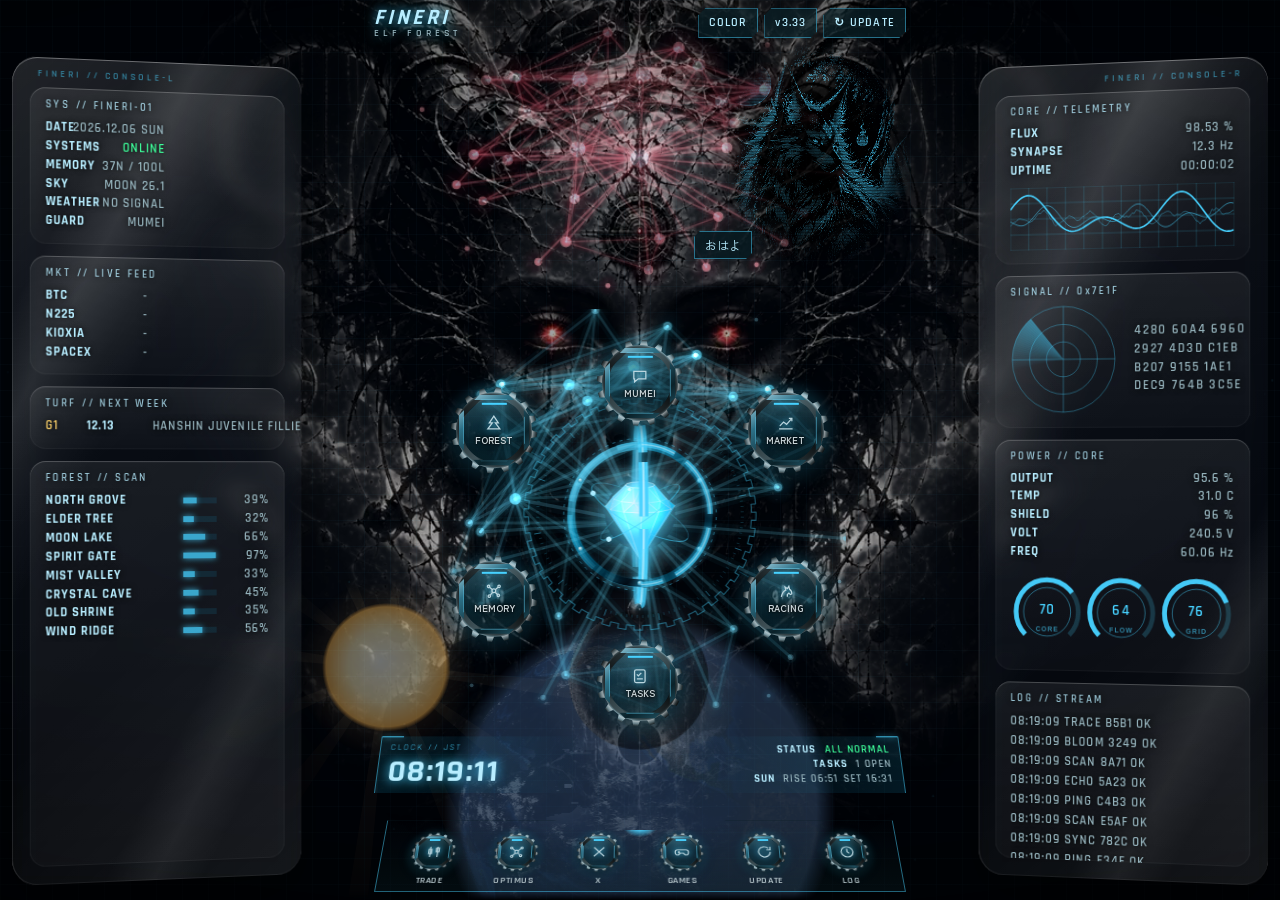
==== index.html @ 7a0de81b "v3.33: シナプスを太く、スマホ横で顔を見せる Co-Authored-By: Claude Opus 5.5 <noreply@anthropic.com> Claude-Session: ht" ====
<!doctype html>
<html lang="ja">
<head>
<meta charset="utf-8">
<meta name="viewport" content="width=device-width,initial-scale=1,viewport-fit=cover">
<title>FINERI</title>
<meta name="apple-mobile-web-app-capable" content="yes">
<meta name="mobile-web-app-capable" content="yes">
<meta name="apple-mobile-web-app-status-bar-style" content="black-translucent">
<meta name="apple-mobile-web-app-title" content="FINERI">
<meta name="theme-color" content="#01040a">
<link rel="manifest" href="manifest.webmanifest">
<link rel="apple-touch-icon" href="apple-touch-icon.png">
<link rel="icon" href="icon-192.png">
<link rel="preconnect" href="https://fonts.googleapis.com">
<link rel="stylesheet" href="https://fonts.googleapis.com/css2?family=Orbitron:wght@500;700&family=Rajdhani:wght@500;600;700&family=Zen+Kaku+Gothic+New:wght@400;500;700&display=swap">
<link rel="stylesheet" href="app.css?v=3.33">
</head>
<body>
<canvas id="brain" aria-hidden="true"></canvas>
<div class="backdrop" aria-hidden="true"><i class="face"></i><i class="face shut"></i></div>
<div class="sunlight" aria-hidden="true"></div>
<canvas id="wxfx" aria-hidden="true"></canvas>
<canvas id="field" aria-hidden="true"></canvas>
<div class="vignette" aria-hidden="true"></div>

<!-- PC only: two side columns; the data panels move here on big screens, plus extra decorative panels -->
<aside class="pc-side pc-l">
  <div class="pc-pair pc-only">
    <div class="dp dp-l dp-x pc-half" aria-hidden="true"><div class="dp-h">BIO // VITALS</div>
      <div class="row"><b>HEART</b><span id="xHr">-</span></div><div class="row"><b>SPO2</b><span id="xO2">-</span></div><canvas class="pc-viz v-ecg"></canvas></div>
    <div class="dp dp-l dp-x pc-half" aria-hidden="true"><div class="dp-h">GEO // LOCK</div>
      <div class="row"><b>LAT</b><span id="xLa">-</span></div><div class="row"><b>LON</b><span id="xLo">-</span></div>
      <div class="row"><b>ALT</b><span id="xAl">-</span></div><div class="row"><b>HDG</b><span id="xHd">-</span></div></div>
  </div>
  <div class="dp dp-l dp-x pc-only" aria-hidden="true"><div class="dp-h">NET // UPLINK</div>
    <div class="row"><b>LATENCY</b><span id="xLat">-</span></div><div class="row"><b>PACKETS</b><span id="xPkt">-</span></div>
    <div class="row"><b>NODES</b><span id="xNode">-</span></div><div class="row"><b>JITTER</b><span id="xJit">-</span></div><div class="row"><b>LOSS</b><span id="xLoss">-</span></div><div class="bars wide" id="xNetBars"></div></div>
  <div class="dp dp-l dp-x pc-only pc-grow" aria-hidden="true"><div class="dp-h">FOREST // SCAN</div><div id="xScan"></div></div>
</aside>
<aside class="pc-side pc-r">
  <div class="pc-pair pc-only">
    <div class="dp dp-r dp-x pc-half" aria-hidden="true"><div class="dp-h">MEM // HEAP</div><div class="xheat" id="xHeat"></div>
      <div class="row"><b>USED</b><span id="xMem">-</span></div></div>
    <div class="dp dp-r dp-x pc-half" aria-hidden="true"><div class="dp-h">THREAT // LEVEL</div><div class="xthreat" id="xThr">LOW</div>
      <div class="row"><b>SECTOR</b><span id="xSec">-</span></div><div class="row"><b>WARD</b><span id="xWard">-</span></div></div>
  </div>
  <div class="dp dp-r dp-x pc-only" aria-hidden="true"><div class="dp-h">POWER // CORE</div>
    <div class="row"><b>OUTPUT</b><span id="xPow">-</span></div><div class="row"><b>TEMP</b><span id="xTmp">-</span></div>
    <div class="row"><b>SHIELD</b><span id="xShd">-</span></div><div class="row"><b>VOLT</b><span id="xV">-</span></div><div class="row"><b>FREQ</b><span id="xF">-</span></div><div class="bars wide" id="xPowBars"></div></div>
  <div class="dp dp-r dp-x pc-only pc-grow" aria-hidden="true"><div class="dp-h">LOG // STREAM</div><div id="xLog" class="xlog"></div></div>
</aside>
<div class="app">
  <header class="head">
    <div class="logo">FINERI<small>ELF FOREST</small></div>
    <div class="sysbtns">
      <button class="chip" type="button" id="toneBtn" aria-expanded="false" aria-label="ベース色">COLOR</button>
      <button class="chip" type="button" data-open="updates" aria-label="更新履歴">v<span id="ver"></span></button>
      <button class="chip" type="button" id="refreshBtn" aria-label="更新">↻ UPDATE</button>
    </div>
    <div class="tone" role="group" aria-label="ベース色" hidden></div>
  </header>

  <section class="sky" aria-label="地球と空">
    <canvas id="sky" aria-hidden="true"></canvas>
    <div class="dp dp-l dp-sys dp-btn" aria-label="system">
      <div class="dp-h">SYS // FINERI-01</div>
      <div class="row"><b>DATE</b><span id="sDate">-</span></div>
      <div class="row"><b>SYSTEMS</b><span class="ok">ONLINE</span></div>
      <div class="row"><b>MEMORY</b><span id="stMem">-</span></div>
      <div class="row"><b>SKY</b><span id="stSky">-</span></div>
      <div class="row"><b>WEATHER</b><span id="sWx">-</span></div>
      <div class="row"><b>GUARD</b><span>MUMEI</span></div>
    </div>
    <button class="nu" id="nu" type="button" aria-label="ぬーちゃん">
      <span class="holo"><img src="holo-nu.jpg" alt=""></span>
      <span class="real"><img src="nu-honto.jpg" alt=""></span>
    </button>
    <div class="nu-say" id="nuSay"></div>
  </section>


  <div class="mid">
    <div class="earth" aria-hidden="true"><canvas id="earth"></canvas></div>
    <section class="stage" id="stage" aria-label="メニュー">
      <canvas id="core" aria-hidden="true"></canvas>
      <canvas id="links" aria-hidden="true"></canvas>
      <button class="gem-btn" id="gemBtn" type="button" aria-label="相場の報告を見る"></button>
      <div class="dp dp-l dp-mkt dp-btn" data-open="market" role="button" tabindex="0" aria-label="markets">
        <div class="dp-h">MKT // LIVE FEED</div>
        <div class="row" id="qBTC"><b>BTC</b><span class="p">-</span><span class="c"></span><svg class="sp" viewBox="0 0 40 10"><polyline/></svg></div>
        <div class="row" id="qN225"><b>N225</b><span class="p">-</span><span class="c"></span><svg class="sp" viewBox="0 0 40 10"><polyline/></svg></div>
        <div class="row" id="qKIOX"><b>KIOXIA</b><span class="p">-</span><span class="c"></span><svg class="sp" viewBox="0 0 40 10"><polyline/></svg></div>
        <div class="row" id="qSPX"><b>SPACEX</b><span class="p">-</span><span class="c"></span><svg class="sp" viewBox="0 0 40 10"><polyline/></svg></div>
      </div>
      <div class="dp dp-r dp-tel" aria-hidden="true">
        <div class="dp-h">CORE // TELEMETRY</div>
        <div class="row"><b>FLUX</b><span id="tFlux">-</span></div>
        <div class="row"><b>SYNAPSE</b><span id="tSyn">-</span></div>
        <div class="row"><b>UPTIME</b><span id="tUp">-</span></div>
        <div class="bars" id="tBars"></div>
      </div>
      <div class="dp dp-l dp-race dp-btn" data-open="keiba" role="button" tabindex="0" aria-label="races">
        <div class="dp-h">TURF // NEXT WEEK</div>
        <div id="raceList"><div class="row"><span>-</span></div></div>
      </div>
      <div class="dp dp-r dp-hex" aria-hidden="true">
        <div class="dp-h">SIGNAL // 0x7E1F</div>
        <div id="hexList"></div>
      </div>
    </section>
  </div>

  <section class="info dp-flat" aria-label="clock">
    <div class="clk"><div class="dp-h">CLOCK // JST</div><div class="t" id="time">--:--:--</div></div>
    <div class="stat">
      <div class="row"><b>STATUS</b><span class="ok">ALL NORMAL</span></div>
      <div class="row"><b>TASKS</b><span id="iTasks">-</span></div>
      <div class="row"><b>SUN</b><span id="date">-</span></div>
    </div>
    <span hidden><span id="iBtc"></span><span id="iNk"></span></span>
  </section>

  <nav class="dock" aria-label="ショートカット">
    <span class="hub" aria-hidden="true"></span>
    <button type="button" data-open="trade"><i><svg viewBox="0 0 24 24"><path d="M7 4v16M17 4v16"/><path d="M5 8h4v7H5zM15 6h4v6h-4z"/></svg></i>TRADE</button>
    <button type="button" data-href="obsidian://open"><i><svg viewBox="0 0 24 24"><circle cx="12" cy="12" r="2.5"/><circle cx="5" cy="6" r="1.6"/><circle cx="19" cy="6" r="1.6"/><circle cx="6" cy="19" r="1.6"/><circle cx="18" cy="18" r="1.6"/><path d="M6.3 7.2l4 3.3M17.7 7.2l-3.9 3.3M7.2 17.8l3.2-3.8M16.8 16.8l-3-2.9"/></svg></i>OPTIMUS</button>
    <button type="button" data-href="https://x.com/home"><i><svg viewBox="0 0 24 24"><path d="M5 5l14 14M19 5L5 19"/></svg></i>X</button>
    <button type="button" data-open="games"><i><svg viewBox="0 0 24 24"><path d="M6 9h12a3 3 0 0 1 3 3v2a3 3 0 0 1-5.2 2L14 14h-4l-1.8 2A3 3 0 0 1 3 14v-2a3 3 0 0 1 3-3z"/><path d="M8 11v3M6.5 12.5h3M16 12h.01M18 13.5h.01"/></svg></i>GAMES</button>
    <button type="button" id="refreshBtn2"><i><svg viewBox="0 0 24 24"><path d="M20 12a8 8 0 1 1-2.3-5.6M20 4v5h-5"/></svg></i>UPDATE</button>
    <button type="button" data-open="updates"><i><svg viewBox="0 0 24 24"><path d="M12 7v5l3 2"/><circle cx="12" cy="12" r="8"/></svg></i>LOG</button>
  </nav>
</div>

<div class="veil" id="veil"></div>
<section class="sheet" id="sheet" role="dialog" aria-modal="true" aria-labelledby="sheetTitle">
  <div class="sheet-head">
    <button class="chip" type="button" id="closeBtn" aria-label="閉じる">← 戻る</button>
    <h2 id="sheetTitle"><span class="en" id="sheetEn"></span><span id="sheetJa"></span></h2>
  </div>
  <canvas class="sheet-art" id="sheetArt" aria-hidden="true"></canvas>
  <div class="sheet-body">

    <div class="mod" data-mod="talk" hidden>
      <div class="launch">
        <img src="nu.jpg" alt="">
        <p style="margin:0;font-size:16px">……呼んだ？ ボタンを押したら行くから。</p>
        <a class="big" href="https://claude.ai/code/project/chan_01NB255fjZpWAUx6aa11SZ5B" target="_blank" rel="noopener">いつもの部屋で話す</a>
        <p class="hint">このプロジェクト（記憶庫づくりの続き）が開くよ。</p>
        <a class="big alt" href="https://claude.ai/new" target="_blank" rel="noopener">新しい会話で話す</a>
      </div>
    </div>

    <div class="mod" data-mod="trade" hidden>
      <div class="grid2">
        <a class="card" id="tvLink" href="https://jp.tradingview.com/chart/" target="_blank" rel="noopener"><span class="go">CHART ↗</span><h3>TradingView</h3><p>チャート（アプリがあればアプリで開く）</p></a>
        <a class="card" href="shortcuts://run-shortcut?name=PAYPAY"><span class="go">STOCK ↗</span><h3>PayPay証券</h3><p>株・投資信託</p></a>
        <a class="card" href="shortcuts://run-shortcut?name=BITGET"><span class="go">CRYPTO ↗</span><h3>Bitget</h3><p>暗号資産・先物</p></a>
        <a class="card" href="shortcuts://run-shortcut?name=BITFLYER"><span class="go">CRYPTO ↗</span><h3>bitFlyer</h3><p>暗号資産の売買</p></a>
        <a class="card" href="shortcuts://run-shortcut?name=JUROKU"><span class="go">BANK ↗</span><h3>十六銀行</h3><p>入出金・残高（ログインは公式で）</p></a>
      </div>
      <p class="hint" style="margin-top:12px">PayPay証券・Bitget・bitFlyer・十六銀行は iPhone の「ショートカット」で作った PAYPAY / BITGET / BITFLYER / JUROKU を呼んでアプリを開くよ。ブラウザで開くなら: <a href="https://www.paypay-sec.co.jp/" target="_blank" rel="noopener">PayPay証券</a>・<a href="https://www.bitget.com/ja/" target="_blank" rel="noopener">Bitget</a>・<a href="https://bitflyer.com/ja-jp/" target="_blank" rel="noopener">bitFlyer</a>・<a href="https://www.juroku.co.jp/" target="_blank" rel="noopener">十六銀行</a></p>
      <p class="hint">ログインはそれぞれの公式アプリでね。ここにはパスワードとか何も保存しないよ。</p>
    </div>

    <div class="mod" data-mod="market" hidden>
      <div class="mrow"><b>BTC</b><span class="v" id="mBtc">--</span><span id="mBtcC">--</span></div>
      <div class="mrow"><b>日経平均</b><span class="v" id="mNk">--</span><span id="mNkC">--</span></div>
      <p class="hint" id="mNote" style="margin-bottom:14px">変化は1時間前との比較。±5%を超えると中央の水晶が光るよ（上がる=緑、下がる=赤）。</p>
      <div class="grid2">
        <a class="card" href="https://finance.yahoo.co.jp/" target="_blank" rel="noopener"><span class="go">OPEN ↗</span><h3>日経平均・個別株</h3><p>Yahoo!ファイナンス</p></a>
        <a class="card" href="https://finance.yahoo.co.jp/quote/USDJPY=FX" target="_blank" rel="noopener"><span class="go">OPEN ↗</span><h3>ドル円</h3><p>為替レート</p></a>
        <a class="card" href="https://nikkei225jp.com/" target="_blank" rel="noopener"><span class="go">OPEN ↗</span><h3>世界の株価</h3><p>NYダウ・先物など一覧</p></a>
        <a class="card" href="https://www.nikkei.com/markets/" target="_blank" rel="noopener"><span class="go">OPEN ↗</span><h3>マーケットニュース</h3><p>日本経済新聞</p></a>
      </div>
      <h3 class="label section-t">無名に聞く</h3>
      <div class="asks">
        <a href="https://claude.ai/new?q=%E7%9B%B8%E5%A0%B4%E3%81%8C%E5%A4%A7%E3%81%8D%E3%81%8F%E4%B8%8B%E3%81%8C%E3%81%A3%E3%81%9F%E6%97%A5%E3%80%81%E3%81%BE%E3%81%9A%E4%BD%95%E3%82%92%E7%A2%BA%E8%AA%8D%E3%81%97%E3%81%9F%E3%82%89%E3%81%84%E3%81%84%EF%BC%9F" target="_blank" rel="noopener">急落した日に見ること</a>
        <a href="https://claude.ai/new?q=%E6%97%A5%E7%B5%8C%E5%B9%B3%E5%9D%87%E3%81%A8NY%E3%83%80%E3%82%A6%E3%81%AE%E9%96%A2%E4%BF%82%E3%82%92%E3%80%81%E3%81%8B%E3%82%93%E3%81%9F%E3%82%93%E3%81%AB%E6%95%99%E3%81%88%E3%81%A6" target="_blank" rel="noopener">日経とNYの関係</a>
        <a href="https://claude.ai/new?q=%E5%86%86%E5%AE%89%E3%81%A8%E5%86%86%E9%AB%98%E3%80%81%E6%A0%AA%E3%81%AB%E3%81%AF%E3%81%A9%E3%81%86%E5%BD%B1%E9%9F%BF%E3%81%99%E3%82%8B%E3%81%AE%EF%BC%9F" target="_blank" rel="noopener">円安・円高と株</a>
      </div>
      <h3 class="label section-t">相場メモ（この端末に保存）</h3>
      <textarea class="memo" id="memo-market" placeholder="気になった銘柄、今日の動きなど"></textarea>
    </div>

    <div class="mod" data-mod="keiba" hidden>
      <div class="grid2">
        <a class="card" href="https://www.jra.go.jp/" target="_blank" rel="noopener"><span class="go">OPEN ↗</span><h3>JRA 公式</h3><p>今週のレース・出馬表・結果</p></a>
        <a class="card" href="https://www.netkeiba.com/" target="_blank" rel="noopener"><span class="go">OPEN ↗</span><h3>netkeiba</h3><p>オッズ・ニュース・データ</p></a>
        <a class="card" href="https://www.ipat.jra.go.jp/" target="_blank" rel="noopener"><span class="go">OPEN ↗</span><h3>即PAT</h3><p>馬券の購入（ログインは公式で）</p></a>
        <a class="card" href="https://www.keiba.go.jp/" target="_blank" rel="noopener"><span class="go">OPEN ↗</span><h3>地方競馬</h3><p>NAR 公式</p></a>
      </div>
      <h3 class="label section-t">無名に聞く</h3>
      <div class="asks">
        <a href="https://claude.ai/new?q=%E7%AB%B6%E9%A6%AC%E3%81%AE%E4%BA%88%E6%83%B3%E3%81%A7%E3%80%81%E3%81%BE%E3%81%9A%E8%A6%8B%E3%82%8B%E3%81%B9%E3%81%8D%E3%83%9D%E3%82%A4%E3%83%B3%E3%83%88%E3%82%923%E3%81%A4%E6%95%99%E3%81%88%E3%81%A6" target="_blank" rel="noopener">予想の見どころ</a>
        <a href="https://claude.ai/new?q=%E5%8D%98%E5%8B%9D%E3%83%BB%E8%A4%87%E5%8B%9D%E3%83%BB%E9%A6%AC%E9%80%A3%E3%83%BB%E3%83%AF%E3%82%A4%E3%83%89%E3%83%BB%E4%B8%89%E9%80%A3%E8%A4%87%E3%81%AE%E9%81%95%E3%81%84%E3%82%92%E3%81%8B%E3%82%93%E3%81%9F%E3%82%93%E3%81%AB%E6%95%99%E3%81%88%E3%81%A6" target="_blank" rel="noopener">馬券の種類</a>
        <a href="https://claude.ai/new?q=%E9%A6%AC%E5%A0%B4%E7%8A%B6%E6%85%8B%EF%BC%88%E8%89%AF%E3%83%BB%E7%A8%8D%E9%87%8D%E3%83%BB%E9%87%8D%E3%83%BB%E4%B8%8D%E8%89%AF%EF%BC%89%E3%81%A7%E4%BD%95%E3%81%8C%E5%A4%89%E3%82%8F%E3%82%8B%E3%81%AE%EF%BC%9F" target="_blank" rel="noopener">馬場の読み方</a>
      </div>
      <h3 class="label section-t">予想メモ（この端末に保存）</h3>
      <textarea class="memo" id="memo-keiba" placeholder="気になる馬、買い目など"></textarea>
    </div>

    <div class="mod" data-mod="tasks" hidden>
      <ul class="tasks" id="tasks"></ul>
      <form class="addrow" id="addTask">
        <input id="newTask" type="text" placeholder="やることを追加">
        <button type="submit">追加</button>
      </form>
    </div>

    <div class="mod" data-mod="memory" hidden>
      <div class="grid2">
        
        <a class="card" href="obsidian://open"><span class="go">OPEN ↗</span><h3>オプティマスを開く</h3><p>Obsidian アプリ</p></a>
        <a class="card" href="https://github.com/yosizoueri-blip/fineri-vault" target="_blank" rel="noopener"><span class="go">OPEN ↗</span><h3>記憶庫の中身</h3><p>GitHub</p></a>
        <a class="card" href="https://github.com/yosizoueri-blip/fineri-vault/commits/main" target="_blank" rel="noopener"><span class="go">OPEN ↗</span><h3>更新の記録</h3><p>いつ何が保存されたか</p></a>
      </div>
    </div>

    <div class="mod" data-mod="updates" hidden>
      <div class="row" style="margin-bottom:14px">
        <button type="button" id="refreshBtn3">↻ 最新にする</button>
        <span class="hint">今のバージョン: v<span id="ver2"></span></span>
      </div>
      <h3 class="label section-t">水晶のテスト</h3>
      <div class="row" style="margin-bottom:16px">
        <button class="ghost" type="button" data-test="up">緑</button>
        <button class="ghost" type="button" data-test="down">赤</button>
        <button class="ghost" type="button" data-test="split">半分ずつ</button>
        <button class="ghost" type="button" data-test="report">黒（報告）</button>
        <button class="ghost" type="button" data-test="">戻す</button>
      </div>
      <ul class="log-list" id="changelog"></ul>
    </div>

    <div class="mod" data-mod="games" hidden>
      <p class="hint" style="margin-bottom:14px">ここはこれから育てる場所。配信やプレイ記録をまとめていくよ。</p>
      <div class="grid2">
        <div class="card"><span class="go">COMING SOON</span><h3>MINECRAFT</h3><p>建築・壁画・ワールド記録</p></div>
        <div class="card"><span class="go">COMING SOON</span><h3>NIOH SERIES</h3><p>仁王シリーズ</p></div>
        <div class="card"><span class="go">COMING SOON</span><h3>ELDEN RING</h3><p>エルデンリング</p></div>
        <div class="card"><span class="go">COMING SOON</span><h3>DEATH STRANDING</h3><p>デス・ストランディング</p></div>
      </div>
    </div>

    <div class="mod" data-mod="forest" hidden>
      <div class="crew">
        <div class="card"><img src="nu.jpg" alt="ぬーちゃん（チビ姿）"><h3>ぬーちゃん</h3><p>白い狐の霊獣。ふだんはチビ姿</p></div>
        <div class="card"><img src="nu-honto.jpg" alt="ぬーちゃん（本当の姿）"><h3>ぬーちゃん（本当の姿）</h3><p>九尾。水晶の白蛇と一緒</p></div>
        <div class="card"><h3>fineri</h3><p>この森の主</p></div>
        <div class="card"><h3>fin</h3><p>ハイエルフ</p></div>
        <div class="card"><h3>無名</h3><p>相棒。素直じゃない</p></div>
      </div>
    </div>

  </div>
</section>

<script src="app.js?v=3.33"></script>
</body>
</html>
---- app.css ----
/* FINERI v2 — ARC CORE. Dark holographic HUD over the Optimus synapse field.
   Order: sky (globe, sun, moon) → circle of gear buttons around the crystal core → info panel → dock. */
:root {
  --h: 195;
  --c: hsl(var(--h) 100% 64%);
  --c2: hsl(var(--h) 100% 86%);
  --dim: hsl(var(--h) 60% 28%);
  --edge: hsl(var(--h) 90% 62% / .5);
  --fg: #e8f7ff;
  --mut: hsl(var(--h) 22% 66%);
  --bg: #01040a;
  --up: #3dff9a;
  --down: #ff3b55;
  --font-hud: "Orbitron", "Rajdhani", system-ui, sans-serif;
  --font-tech: "Rajdhani", "Zen Kaku Gothic New", system-ui, sans-serif;
  --font-body: "Zen Kaku Gothic New", "Hiragino Sans", system-ui, sans-serif;
  color-scheme: dark;
}
* { box-sizing: border-box; }
html { background: var(--bg); padding-top: env(safe-area-inset-top, 0px); padding-bottom: env(safe-area-inset-bottom, 0px); }
html, body { min-height: 100%; }
body { margin: 0; color: var(--fg); font-family: var(--font-body); font-size: 15px; line-height: 1.5; overflow-x: hidden; background: var(--bg); }
[hidden] { display: none !important; }
img { max-width: 100%; }
button { font: inherit; }

#field { position: fixed; inset: 0; width: 100%; height: 100%; z-index: 0; pointer-events: none; }
.vignette { position: fixed; inset: 0; z-index: 0; pointer-events: none;
  background: radial-gradient(120% 70% at 50% 45%, transparent 40%, rgba(0,0,0,.75)),
    linear-gradient(hsl(var(--h) 80% 60% / .03) 1px, transparent 1px) 0 0 / 100% 26px,
    linear-gradient(90deg, hsl(var(--h) 80% 60% / .03) 1px, transparent 1px) 0 0 / 26px 100%; }

.app { position: relative; z-index: 1; max-width: 560px; margin: 0 auto; box-sizing: border-box;
  height: calc(100dvh - env(safe-area-inset-top, 0px) - env(safe-area-inset-bottom, 0px)); min-height: 560px;
  display: flex !important; flex-direction: column; padding-block: 8px 8px;
  padding-left: max(14px, env(safe-area-inset-left, 0px));
  padding-right: max(14px, env(safe-area-inset-right, 0px));
  display: grid; gap: 10px; }

/* header */
.head { flex: none; display: flex; align-items: center; justify-content: space-between; gap: 10px; position: relative; z-index: 3; }
.logo { font-family: var(--font-tech); font-weight: 700; font-style: italic; font-size: 22px; letter-spacing: .14em; line-height: .95; color: var(--c2); text-shadow: 0 0 12px var(--c); }
.logo small { display: block; font-style: normal; font-weight: 600; font-size: 10px; letter-spacing: .4em; color: var(--mut); }
.sysbtns { display: flex; gap: 6px; }
.chip { font-family: var(--font-tech); font-weight: 600; font-size: 12px; letter-spacing: .1em; color: var(--c2); background: hsl(var(--h) 60% 10% / .7);
  border: 1px solid var(--edge); padding: 4px 10px; min-height: 30px; cursor: pointer;
  clip-path: polygon(7px 0, 100% 0, 100% calc(100% - 7px), calc(100% - 7px) 100%, 0 100%, 0 7px); }
.chip:hover { background: hsl(var(--h) 80% 30% / .5); }

/* sky band (top quarter) */
.sky { position: relative; flex: none; height: clamp(150px, 21dvh, 220px); margin-inline: calc(-1 * max(14px, env(safe-area-inset-left, 0px))); }
#sky { position: absolute; inset: 0; width: 100%; height: 100%; -webkit-mask-image: linear-gradient(#000 70%, transparent); mask-image: linear-gradient(#000 70%, transparent); }
.status { position: absolute; left: max(14px, env(safe-area-inset-left, 0px)); top: 6px; display: grid; gap: 7px; font-family: var(--font-tech); z-index: 2; pointer-events: none; }
.status div { position: relative; padding-left: 12px; font-weight: 700; font-size: 12px; letter-spacing: .1em; line-height: 1.15; text-shadow: 0 0 6px #000; }
.status div::before { content: ""; position: absolute; left: 2px; top: 1px; bottom: 1px; width: 2px; background: var(--c); box-shadow: 0 0 6px var(--c); transform: skewX(-18deg); }
.status small { display: block; color: var(--mut); font-weight: 600; font-size: 11px; }

/* ぬーちゃん hologram */
.nu { position: absolute; right: max(8px, env(safe-area-inset-right, 0px)); top: -4px; width: 37%; max-width: 190px; aspect-ratio: 360 / 425; z-index: 2;
  border: 0; padding: 0; background: none; cursor: pointer; }
.nu .holo { position: absolute; inset: 0; background: var(--c); mix-blend-mode: screen; opacity: .85; transition: opacity .6s;
  -webkit-mask-image: radial-gradient(closest-side, #000 58%, transparent); mask-image: radial-gradient(closest-side, #000 58%, transparent); }
.nu .holo img { width: 100%; height: 100%; display: block; mix-blend-mode: multiply; filter: contrast(1.25); }
.nu .holo::after { content: ""; position: absolute; inset: 0; background: repeating-linear-gradient(0deg, rgba(0,0,0,.4) 0 1px, transparent 1px 3px); animation: flick 5s steps(1) infinite; }
@keyframes flick { 0%, 96% { opacity: 1 } 97% { opacity: .4 } 98% { opacity: 1 } }
.nu .real { position: absolute; inset: 8% 6%; border-radius: 50%; overflow: hidden; opacity: 0; transition: opacity .6s;
  box-shadow: 0 0 30px var(--c); }
.nu .real img { width: 100%; height: 100%; object-fit: cover; display: block; }
.nu.is-real .real { opacity: 1; }
.nu.is-real .holo { opacity: 0; }
.nu.glitch .holo { animation: glitch .9s steps(1); }
@keyframes glitch { 0% { opacity: .85 } 10% { opacity: .35; filter: hue-rotate(25deg) } 18% { opacity: .9; clip-path: inset(30% 0 40% 0); transform: translateX(3px) }
  26% { clip-path: none; transform: none; opacity: .5 } 34% { opacity: .95 } 60% { opacity: .7 } 100% { opacity: .85; filter: none } }
.nu-say { position: absolute; right: 30%; top: 70%; z-index: 3; font-size: 12px; padding: 4px 10px; background: hsl(var(--h) 60% 8% / .85); border: 1px solid var(--edge);
  color: var(--c2); white-space: nowrap; opacity: 0; transform: translateY(4px); transition: opacity .3s, transform .3s; pointer-events: none;
  clip-path: polygon(6px 0, 100% 0, 100% calc(100% - 6px), calc(100% - 6px) 100%, 0 100%, 0 6px); }
.nu-say.show { opacity: 1; transform: none; }

/* stage: circle of buttons around the crystal */
.mid { position: relative; flex: 1 1 auto; min-height: 0; container-type: size; display: grid; place-items: center; margin-top: -10px; }
.stage { position: relative; z-index: 1; width: min(100cqw, 100cqh); aspect-ratio: 1; }
#core, #links { position: absolute; inset: 0; width: 100%; height: 100%; pointer-events: none; }
#links { z-index: 1; }
.gbtn { position: absolute; z-index: 3; width: 21%; aspect-ratio: 1; transform: translate(-50%, -50%); border: 0; padding: 0; background: none; cursor: pointer; color: var(--fg);
  transition: left .9s cubic-bezier(.2,.8,.2,1), top .9s cubic-bezier(.2,.8,.2,1);
  filter: drop-shadow(0 6px 8px rgba(0,0,0,.7)) drop-shadow(0 0 8px hsl(var(--h) 100% 60% / .35)); }
:is(.gbtn, .mini) .gear { position: absolute; inset: 0; background:
    radial-gradient(circle closest-side, rgba(0,0,0,.45) 84%, transparent 87.5%, rgba(255,255,255,.45) 89.5%, rgba(255,255,255,.08) 95%, rgba(0,0,0,.55) 100%),
    conic-gradient(from 210deg, hsl(var(--h) 20% 55%), hsl(var(--h) 15% 18%), hsl(var(--h) 25% 60%), hsl(var(--h) 15% 14%), hsl(var(--h) 20% 55%));
  animation: turn 40s linear infinite; }
.gbtn:nth-child(even) .gear { animation-direction: reverse; }
@keyframes turn { to { transform: rotate(360deg) } }
:is(.gbtn, .mini) .rim { position: absolute; inset: 9%; clip-path: polygon(29.3% 0, 70.7% 0, 100% 29.3%, 100% 70.7%, 70.7% 100%, 29.3% 100%, 0 70.7%, 0 29.3%);
  background: linear-gradient(145deg, hsl(var(--h) 60% 80%), hsl(var(--h) 50% 35%) 30%, hsl(var(--h) 60% 10%) 70%, hsl(var(--h) 50% 30%)); }
:is(.gbtn, .mini) .face { position: absolute; inset: 14%; clip-path: polygon(29.3% 0, 70.7% 0, 100% 29.3%, 100% 70.7%, 70.7% 100%, 29.3% 100%, 0 70.7%, 0 29.3%);
  background: radial-gradient(120% 90% at 30% 20%, hsl(var(--h) 60% 40% / .14), hsl(var(--h) 70% 6% / .1) 70%); -webkit-backdrop-filter: blur(2px); backdrop-filter: blur(2px);
  display: grid; place-content: center; justify-items: center; gap: 1px;
  box-shadow: inset 0 0 0 1px hsl(var(--h) 100% 70% / .5); }
:is(.gbtn, .mini) .face::before { content: ""; position: absolute; inset: 0; background: linear-gradient(180deg, rgba(255,255,255,.1), transparent 45%); pointer-events: none; }
:is(.gbtn, .mini) .face::after { content: ""; position: absolute; left: 30%; right: 30%; top: 6%; height: 2px; background: var(--c); box-shadow: 0 0 8px var(--c); }
.gbtn svg { width: clamp(16px, 5.4vw, 26px); height: auto; stroke: var(--c2); fill: none; stroke-width: 1.7; filter: drop-shadow(0 0 4px var(--c)); }
.gbtn span { font-size: clamp(9px, 2.7vw, 12px); font-weight: 700; letter-spacing: .02em; text-shadow: 0 0 6px #000, 0 0 2px #000; }
.gbtn:hover .gear, .gbtn:focus-visible .gear { animation-duration: 6s; }
.gbtn:active { transform: translate(-50%, -50%) scale(.95); }
.gbtn:focus-visible { outline: 2px solid var(--c); outline-offset: 2px; }

/* clock: same language as the data panels */
.info { position: relative; z-index: 2; flex: none; display: flex; justify-content: space-between; align-items: flex-end; gap: 12px; padding: 6px 10px 6px;
  font-family: var(--font-tech); border-left: 1px solid var(--edge); border-right: 1px solid var(--edge);
  background: linear-gradient(90deg, hsl(var(--h) 80% 40% / .16), transparent 40%, transparent 60%, hsl(var(--h) 80% 40% / .16)); }
.info::before, .info::after { content: ""; position: absolute; top: 0; width: 22px; height: 1px; background: var(--c); box-shadow: 0 0 6px var(--c); }
.info::before { left: 0; } .info::after { right: 0; }
.info .dp-h { font-size: 9px; letter-spacing: .22em; color: var(--c); }
.info .t { font-weight: 700; font-size: clamp(26px, 8vw, 34px); line-height: 1; letter-spacing: .04em; font-variant-numeric: tabular-nums; color: var(--c2); text-shadow: 0 0 12px var(--c); }
.info .stat { font-size: 10.5px; letter-spacing: .1em; color: var(--mut); font-weight: 600; text-align: right; }
.info .row { display: flex; gap: 8px; justify-content: flex-end; white-space: nowrap; }
.info .row b { color: var(--c2); }
.info .ok { color: var(--up); }

/* dock */
.dock { position: relative; flex: none; display: grid; grid-template-columns: repeat(6, minmax(0, 1fr)); gap: 4px; padding: 14px 12px 4px; margin-top: 6px;
  border: 1px solid var(--edge); border-top-color: transparent; background: linear-gradient(0deg, hsl(var(--h) 60% 8% / .9), transparent);
  clip-path: polygon(0 0, 33% 0, 38% 12px, 62% 12px, 67% 0, 100% 0, 100% 100%, 0 100%); }
.dock .hub { position: absolute; left: 50%; top: -2px; width: 40px; height: 22px; transform: translateX(-50%); border-radius: 0 0 40px 40px;
  background: radial-gradient(circle at 50% 0, #fff, var(--c) 40%, transparent 72%); filter: blur(.5px); }
.dock button { display: grid; justify-items: center; gap: 3px; color: var(--mut); font-family: var(--font-tech); font-weight: 600; letter-spacing: .06em; font-size: 10px; background: none; border: 0; padding: 0; cursor: pointer; }
.dock i { width: 40px; height: 40px; display: grid; place-items: center; border: 1px solid var(--edge);
  background: linear-gradient(150deg, hsl(var(--h) 40% 40% / .14), hsl(var(--h) 60% 10% / .08)); box-shadow: inset 0 1px 0 hsl(var(--h) 100% 80% / .3);
  clip-path: polygon(29.3% 0, 70.7% 0, 100% 29.3%, 100% 70.7%, 70.7% 100%, 29.3% 100%, 0 70.7%, 0 29.3%); }
.dock svg { width: 20px; height: 20px; stroke: var(--c2); fill: none; stroke-width: 1.6; }
.dock button:hover i { background: linear-gradient(150deg, hsl(var(--h) 60% 28%), hsl(var(--h) 60% 8%)); }
.tone { position: absolute; right: 0; top: calc(100% + 6px); z-index: 20; display: grid; grid-template-columns: repeat(8, 24px); gap: 10px; padding: 12px;
  background: hsl(var(--h) 60% 5% / .94); border: 1px solid var(--edge); box-shadow: 0 8px 30px #000a; }
.tone button { width: 24px; height: 24px; border: 2px solid var(--bg); outline: 1px solid var(--dim); padding: 0; cursor: pointer;
  clip-path: polygon(29.3% 0, 70.7% 0, 100% 29.3%, 100% 70.7%, 70.7% 100%, 29.3% 100%, 0 70.7%, 0 29.3%); }
.tone button[aria-pressed="true"] { outline: 2px solid #fff; transform: scale(1.15); }

/* sheet */
.veil { position: fixed; inset: 0; z-index: 20; background: rgba(0,4,10,.6); opacity: 0; pointer-events: none; transition: opacity .3s; }
.veil.open { opacity: 1; pointer-events: auto; }
.sheet { position: fixed; z-index: 21; left: max(10px, env(safe-area-inset-left, 0px)); right: max(10px, env(safe-area-inset-right, 0px));
  top: calc(env(safe-area-inset-top, 0px) + 14px); bottom: calc(env(safe-area-inset-bottom, 0px) + 14px); max-width: 760px; margin: 0 auto;
  display: grid; grid-template-rows: auto minmax(0, 1fr);
  background: linear-gradient(170deg, hsl(var(--h) 50% 12% / .96), hsl(var(--h) 60% 4% / .97)); border: 1px solid var(--edge);
  clip-path: polygon(20px 0, calc(100% - 20px) 0, 100% 20px, 100% calc(100% - 20px), calc(100% - 20px) 100%, 20px 100%, 0 calc(100% - 20px), 0 20px);
  opacity: 0; transform: translateY(24px) scale(.98); pointer-events: none; transition: opacity .3s, transform .35s cubic-bezier(.2,.8,.2,1); }
.sheet.open { opacity: 1; transform: none; pointer-events: auto; }
.sheet-head { display: flex; align-items: center; gap: 12px; padding: 14px 18px; border-bottom: 1px solid hsl(var(--h) 80% 60% / .2); }
.sheet-head h2 { margin: 0; font-size: 20px; flex: 1; min-width: 0; }
.sheet-head .en { display: block; font-family: var(--font-tech); font-size: 11px; letter-spacing: .3em; color: var(--c); }
.sheet-body { overflow-y: auto; padding: 18px; min-width: 0; }
.sheet button:not(.chip), .sheet a.big { font-weight: 600; color: var(--bg); background: var(--c); border: 0; padding: 0 18px; min-height: 44px; cursor: pointer;
  clip-path: polygon(8px 0, 100% 0, 100% calc(100% - 8px), calc(100% - 8px) 100%, 0 100%, 0 8px); }
.sheet button.ghost, .sheet a.big.alt { background: hsl(var(--h) 50% 14%); color: var(--fg); box-shadow: inset 0 0 0 1px var(--edge); }
.sheet a.big { display: inline-flex; align-items: center; justify-content: center; text-decoration: none; font-size: 16px; min-height: 52px; padding: 0 26px; }
.row { display: flex; gap: 8px; flex-wrap: wrap; align-items: center; }
.grid2 { display: grid; grid-template-columns: repeat(2, minmax(0, 1fr)); gap: 12px; }
.card { padding: 14px 16px; background: hsl(var(--h) 50% 10% / .7); border: 1px solid hsl(var(--h) 80% 60% / .25); min-width: 0; color: var(--fg); text-decoration: none; display: block;
  clip-path: polygon(10px 0, 100% 0, 100% calc(100% - 10px), calc(100% - 10px) 100%, 0 100%, 0 10px); }
a.card:hover { border-color: var(--c); background: hsl(var(--h) 60% 16% / .8); }
.card h3 { margin: 0 0 4px; font-size: 15px; }
.card p { margin: 0; color: var(--mut); font-size: 13px; }
.card .go { font-family: var(--font-tech); font-size: 11px; letter-spacing: .2em; color: var(--c); }
.label { font-family: var(--font-tech); font-size: 12px; font-weight: 600; letter-spacing: .2em; color: var(--mut); }
.section-t { margin: 18px 0 8px; }
.asks { display: flex; flex-wrap: wrap; gap: 8px; }
.asks a { display: inline-flex; align-items: center; min-height: 38px; padding: 0 14px; font-size: 13px; color: var(--fg); text-decoration: none; background: hsl(var(--h) 50% 14%); box-shadow: inset 0 0 0 1px var(--edge); }
textarea, input[type=text] { font: inherit; color: var(--fg); background: rgba(0,6,14,.7); border: 1px solid var(--edge); padding: 10px 12px; min-width: 0; }
.memo { width: 100%; min-height: 110px; resize: vertical; }
.hint { font-size: 12px; color: var(--mut); margin: 0; }
.launch { display: grid; gap: 14px; justify-items: center; text-align: center; padding: 16px 4px; }
.launch img { width: 110px; height: 110px; border-radius: 50%; box-shadow: 0 0 30px var(--c); }
.tasks { list-style: none; margin: 0; padding: 0; display: grid; gap: 10px; }
.tasks li { display: grid; grid-template-columns: auto minmax(0, 1fr) auto; gap: 10px; align-items: center; padding: 10px 12px; background: hsl(var(--h) 50% 10% / .6); border: 1px solid hsl(var(--h) 80% 60% / .2); }
.tasks input { width: 20px; height: 20px; accent-color: var(--c); }
.tasks .done span { color: var(--mut); text-decoration: line-through; }
.tasks li button { min-height: 32px !important; padding: 0 10px !important; font-size: 12px; }
.addrow { display: grid; grid-template-columns: minmax(0, 1fr) auto; gap: 8px; margin-top: 12px; }
.crew { display: grid; grid-template-columns: repeat(2, minmax(0, 1fr)); gap: 12px; }
.crew img { width: 100%; aspect-ratio: 1; object-fit: cover; display: block; margin-bottom: 8px; }
.log-list { list-style: none; margin: 0; padding: 0; display: grid; gap: 12px; }
.log-list ul { margin: 0; padding-left: 1.2em; color: var(--mut); font-size: 14px; }
.mrow { display: grid; grid-template-columns: auto 1fr auto; gap: 10px; align-items: baseline; font-family: var(--font-tech); font-size: 16px; padding: 10px 14px; background: hsl(var(--h) 50% 10% / .6); border: 1px solid hsl(var(--h) 80% 60% / .2); margin-bottom: 8px; }
.mrow b { letter-spacing: .1em; }
.mrow .up { color: var(--up); } .mrow .down { color: var(--down); }

/* sheet v3.7: same HUD language as the main screen (glass, glowing edges, corner ticks, English labels) */
.veil { background: radial-gradient(ellipse at 50% 40%, rgba(0,6,14,.25), rgba(0,3,8,.6)); -webkit-backdrop-filter: blur(3px); backdrop-filter: blur(3px); }
.sheet { background:
    repeating-linear-gradient(0deg, hsl(var(--h) 80% 60% / .035) 0 1px, transparent 1px 4px),
    linear-gradient(hsl(var(--h) 80% 60% / .05) 1px, transparent 1px) 0 0 / 28px 28px,
    linear-gradient(90deg, hsl(var(--h) 80% 60% / .05) 1px, transparent 1px) 0 0 / 28px 28px,
    linear-gradient(170deg, hsl(var(--h) 60% 12% / .62), hsl(var(--h) 70% 4% / .78));
  -webkit-backdrop-filter: blur(14px) saturate(1.2); backdrop-filter: blur(14px) saturate(1.2);
  border: 0; box-shadow: inset 0 0 0 1px hsl(var(--h) 80% 60% / .28), inset 0 0 40px hsl(var(--h) 90% 50% / .12); }
.sheet::before { content: ""; position: absolute; inset: 6px; pointer-events: none; z-index: 1;
  --k: hsl(var(--h) 90% 65%);
  background:
    linear-gradient(var(--k), var(--k)) 14px 0 / 34px 2px, linear-gradient(var(--k), var(--k)) 0 14px / 2px 34px,
    linear-gradient(var(--k), var(--k)) calc(100% - 14px) 0 / 34px 2px, linear-gradient(var(--k), var(--k)) 100% 14px / 2px 34px,
    linear-gradient(var(--k), var(--k)) 14px 100% / 34px 2px, linear-gradient(var(--k), var(--k)) 0 calc(100% - 14px) / 2px 34px,
    linear-gradient(var(--k), var(--k)) calc(100% - 14px) 100% / 34px 2px, linear-gradient(var(--k), var(--k)) 100% calc(100% - 14px) / 2px 34px;
  background-repeat: no-repeat; filter: drop-shadow(0 0 4px var(--c)); opacity: .85; }
.sheet-head { position: relative; border-bottom: 0; padding: 16px 20px 14px; }
.sheet-head::after { content: ""; position: absolute; left: 20px; right: 20px; bottom: 0; height: 1px;
  background: linear-gradient(90deg, var(--c) 0 40px, hsl(var(--h) 80% 60% / .35) 40px, transparent); box-shadow: 0 0 6px hsl(var(--h) 90% 60% / .5); }
.sheet-head h2 { font-family: var(--font-tech); letter-spacing: .12em; text-shadow: 0 0 10px hsl(var(--h) 90% 60% / .5); }
.sheet-head .en { font-size: 10px; opacity: .9; }
.sheet-head .en::before { content: "// "; opacity: .6; }
.card, .mrow, .tasks li { background: linear-gradient(90deg, hsl(var(--h) 80% 40% / .16), hsl(var(--h) 60% 10% / .25) 70%, transparent);
  border: 0; border-left: 1px solid var(--edge); box-shadow: inset 0 1px 0 hsl(var(--h) 80% 60% / .14); position: relative;
  -webkit-backdrop-filter: blur(4px); backdrop-filter: blur(4px); transition: background .2s, box-shadow .2s; }
.card::before, .mrow::before, .tasks li::before { content: ""; position: absolute; left: 0; top: 0; width: 18px; height: 1px; background: var(--c); box-shadow: 0 0 6px var(--c); }
a.card:hover, a.card:focus-visible { background: linear-gradient(90deg, hsl(var(--h) 85% 45% / .3), hsl(var(--h) 60% 12% / .3) 70%, transparent); box-shadow: inset 0 1px 0 hsl(var(--h) 80% 60% / .3), 0 0 14px hsl(var(--h) 90% 55% / .25); }
.card h3 { font-family: var(--font-tech); letter-spacing: .08em; }
.sheet button:not(.chip), .sheet a.big { color: var(--fg); background: linear-gradient(180deg, hsl(var(--h) 85% 50% / .32), hsl(var(--h) 80% 30% / .22));
  box-shadow: inset 0 0 0 1px hsl(var(--h) 90% 65% / .7), inset 0 0 14px hsl(var(--h) 90% 55% / .35), 0 0 12px hsl(var(--h) 90% 55% / .25);
  font-family: var(--font-tech); letter-spacing: .14em; text-shadow: 0 0 8px hsl(var(--h) 90% 60% / .6); }
.sheet button.ghost, .sheet a.big.alt { background: hsl(var(--h) 60% 12% / .35); box-shadow: inset 0 0 0 1px var(--edge); text-shadow: none; }
.asks a, textarea, input[type=text] { background: hsl(var(--h) 60% 8% / .45); }
.label { color: var(--c); opacity: .85; }

@media (max-width: 420px) {
  .grid2 { grid-template-columns: minmax(0, 1fr); }
  .info .t { font-size: 30px; }
}
@media (prefers-reduced-motion: reduce) { *, *::before, *::after { animation: none !important; transition: none !important; } }

/* earth under the buttons */
.earth { position: absolute; z-index: 0; pointer-events: none; left: calc(50% - 50vw); right: calc(50% - 50vw);
  bottom: -30px; height: 42%; }
#earth { position: absolute; inset: 0; width: 100%; height: 100%; opacity: .42;
  -webkit-mask-image: linear-gradient(transparent, #000 5%, #000 97%, transparent); mask-image: linear-gradient(transparent, #000 5%, #000 97%, transparent); }

/* faint artwork under the glass: eerie + modern */
.backdrop { position: fixed; inset: 0; z-index: 0; pointer-events: none; overflow: hidden; }
.backdrop i { position: absolute; left: 50%; transform: translateX(-50%); background: center / cover no-repeat; opacity: .62; filter: saturate(.9) contrast(1.1); }
.backdrop .face { --fw: min(150vw, 110dvh, 1100px); width: var(--fw); aspect-ratio: 900 / 1072; top: calc(var(--fw) * -0.113); background-image: url(bg-face.webp);
  -webkit-mask-image: radial-gradient(ellipse 50% 52% at 50% 36%, #000 62%, transparent); mask-image: radial-gradient(ellipse 50% 52% at 50% 36%, #000 62%, transparent); }
.sunlight { position: fixed; inset: 0; z-index: 0; pointer-events: none; opacity: 0; transition: opacity 3s;
  background: radial-gradient(circle at var(--sx, 30%) var(--sy, 10%), rgba(255,214,160,.16), rgba(255,190,120,.06) 35%, transparent 70%),
    linear-gradient(to bottom right, rgba(255,210,160,.05), transparent 60%); mix-blend-mode: screen; }

/* floating data panels: tilted, half-framed, English only */
.dp { position: absolute; z-index: 2; pointer-events: none; font-family: var(--font-tech); font-weight: 600; font-size: 10px; line-height: 1.3;
  letter-spacing: .08em; color: var(--mut); padding: 5px 8px 6px; text-shadow: 0 0 6px #000; font-variant-numeric: tabular-nums; }
.dp-l { transform: perspective(420px) rotateY(24deg) skewY(-2deg); transform-origin: left center;
  border-left: 1px solid var(--edge); background: linear-gradient(90deg, hsl(var(--h) 80% 40% / .16), transparent 85%); }
.dp-r { transform: perspective(420px) rotateY(-24deg) skewY(2deg); transform-origin: right center; text-align: right;
  border-right: 1px solid var(--edge); background: linear-gradient(270deg, hsl(var(--h) 80% 40% / .16), transparent 85%); }
.dp::before { content: ""; position: absolute; top: 0; width: 18px; height: 1px; background: var(--c); box-shadow: 0 0 6px var(--c); }
.dp-l::before { left: 0; } .dp-r::before { right: 0; }
.dp::after { content: ""; position: absolute; bottom: -3px; width: 5px; height: 5px; border: 1px solid var(--edge); }
.dp-l::after { left: -3px; } .dp-r::after { right: -3px; }
.dp-h { font-size: 8.5px; letter-spacing: .22em; color: var(--c); margin-bottom: 2px; opacity: .9; }
.dp .row { display: flex; gap: 6px; align-items: center; white-space: nowrap; }
.dp-r .row { justify-content: flex-end; }
.dp .row b { color: var(--c2); font-weight: 700; min-width: 44px; }
.dp .ok { color: var(--up); }
.dp .up { color: var(--up); } .dp .down { color: var(--down); }
.dp .sp { width: 34px; height: 9px; flex: none; }
.dp .sp polyline { fill: none; stroke: var(--c); stroke-width: 1; vector-effect: non-scaling-stroke; }
.dp .g1 { color: #ffd36a; } .dp .g2 { color: var(--c2); } .dp .g3 { color: var(--mut); }
.dp .bars { display: flex; gap: 2px; justify-content: flex-end; height: 14px; align-items: flex-end; margin-top: 3px; }
.dp .bars i { width: 3px; background: var(--c); opacity: .7; transition: height .4s; }
.dp-sys { left: max(14px, env(safe-area-inset-left, 0px)); top: 6px; font-size: 11px; }
.dp-sys .row b { min-width: 62px; }
.dp-mkt { left: 0; top: -9%; }
.dp-tel { right: 0; top: 2%; }
.dp-race { left: 0; bottom: -2%; max-width: 46%; }
.dp-race .row { gap: 5px; }
.dp-race .n { overflow: hidden; text-overflow: ellipsis; }
.dp-hex { right: 0; bottom: -5%; }
@media (min-width: 520px) { .dp { font-size: 11px; } .dp-h { font-size: 9.5px; } .dp .sp { width: 44px; height: 11px; } }
@media (min-width: 1000px) {
  .dp-mkt { left: -34%; top: 18%; } .dp-race { left: -36%; bottom: 8%; max-width: none; }
  .dp-tel { right: -30%; top: 18%; } .dp-hex { right: -28%; bottom: 10%; }
  .dp { font-size: 13px; } .dp-h { font-size: 11px; } .dp .sp { width: 60px; height: 14px; } .dp .row b { min-width: 64px; }
}

/* the brain sits under the face's skin */
#brain { position: fixed; inset: 0; width: 100%; height: 100%; z-index: 0; pointer-events: none; opacity: .8; filter: blur(.6px) saturate(.9); }
/* bottom panels lean back toward the core */
.info { transform: perspective(700px) rotateX(20deg); transform-origin: 50% 100%; }
.dock { transform: perspective(700px) rotateX(26deg); transform-origin: 50% 100%; }
.dp-race { transform: perspective(420px) rotateY(24deg) rotateX(14deg) skewY(-2deg); }
.dp-hex { transform: perspective(420px) rotateY(-24deg) rotateX(14deg) skewY(2deg); }


/* zoom transition: dim everything else while a button flies in */
body.zooming .app > :not(.mid), body.zooming .dp, body.zooming #core, body.zooming #links { transition: opacity .4s; opacity: .15; }

#wxfx { position: fixed; inset: 0; width: 100%; height: 100%; z-index: 0; pointer-events: none; }

/* v3.8 */
.gbtn.flying .face { background: radial-gradient(120% 90% at 30% 20%, hsl(var(--h) 60% 35% / .32), hsl(var(--h) 70% 8% / .38) 70%); -webkit-backdrop-filter: blur(6px) saturate(1.1); backdrop-filter: blur(6px) saturate(1.1); }
.gbtn span { color: hsl(var(--h) 18% 82%); }
.gbtn svg { stroke: hsl(var(--h) 35% 80%); }
#glitch { position: fixed; inset: 0; width: 100%; height: 100%; z-index: 60; pointer-events: none; image-rendering: pixelated; mix-blend-mode: screen; opacity: 0; }
body.glitching #glitch { opacity: 1; }
body.glitching .app, body.glitching .sheet.open { transform: translateX(var(--gx, 0)); filter: drop-shadow(3px 0 0 rgba(255,40,80,.5)) drop-shadow(-3px 0 0 hsl(var(--h) 100% 60% / .6)); }
.sheet-art { position: absolute; inset: 0; width: 100%; height: 100%; pointer-events: none; z-index: 0; opacity: .42; mix-blend-mode: screen;
  -webkit-mask-image: linear-gradient(transparent, #000 10%, #000 80%, transparent); mask-image: linear-gradient(transparent, #000 10%, #000 80%, transparent); }
.sheet-head, .sheet-body { position: relative; z-index: 1; }

/* v3.9 */
.sheet.crt-off { transition: none; animation: crt .34s cubic-bezier(.6,0,.9,.4) forwards; }
@keyframes crt { 0% { transform: none; filter: brightness(1); opacity: 1 }
  55% { transform: scale(1, .006); filter: brightness(4) saturate(0); opacity: 1 }
  100% { transform: scale(0, .006); filter: brightness(6); opacity: 0 } }
.gbtn.slam { animation: slam .26s ease-out; }
@keyframes slam { 0% { transform: translate(-50%, -50%) scale(.86) } 45% { transform: translate(-50%, -50%) scale(1.06) } 100% { transform: translate(-50%, -50%) scale(1) } }
/* v3.11: the rim is a frame only, so the face shows what's behind it like glass */
:is(.gbtn, .mini) .rim { padding: 6.2%; -webkit-mask: linear-gradient(#000 0 0) content-box, linear-gradient(#000 0 0); -webkit-mask-composite: xor; mask: linear-gradient(#000 0 0) content-box exclude, linear-gradient(#000 0 0); }
:is(.gbtn, .mini) .gear { -webkit-mask: radial-gradient(circle closest-side, transparent 72%, #000 74%); mask: radial-gradient(circle closest-side, transparent 72%, #000 74%); }

/* v3.12 */
.dock { background: linear-gradient(0deg, hsl(var(--h) 60% 8% / .35), transparent); }
.dock i.mini { position: relative; width: 46px; height: 46px; display: block; border: 0; background: none; box-shadow: none; clip-path: none;
  filter: drop-shadow(0 3px 4px rgba(0,0,0,.7)) drop-shadow(0 0 5px hsl(var(--h) 100% 60% / .3)); }
.dock i.mini .face { display: grid; place-items: center; }
.dock i.mini svg { width: 18px; height: 18px; stroke: hsl(var(--h) 35% 80%); filter: drop-shadow(0 0 3px var(--c)); }
.dock i.mini .face::after { left: 34%; right: 34%; height: 1.5px; }
.dock button:hover i.mini { background: none; } .dock button:hover i.mini .gear { animation-duration: 6s; }
.dock button { color: hsl(var(--h) 18% 78%); }
/* panels with real content look like buttons */
.dp.dp-btn { border: 1px solid hsl(var(--h) 90% 65% / .5); pointer-events: auto; cursor: pointer;
  background: linear-gradient(150deg, hsl(var(--h) 70% 40% / .22), hsl(var(--h) 70% 8% / .3)); -webkit-backdrop-filter: blur(3px); backdrop-filter: blur(3px);
  box-shadow: inset 0 1px 0 hsl(var(--h) 100% 80% / .35), inset 0 0 12px hsl(var(--h) 90% 55% / .18), 0 0 10px hsl(var(--h) 90% 55% / .2); }
.dp.dp-btn::before { width: 30%; left: 35%; right: auto; }
.dp.dp-btn[data-open]:hover, .dp.dp-btn[data-open]:focus-visible { box-shadow: inset 0 1px 0 hsl(var(--h) 100% 80% / .5), inset 0 0 16px hsl(var(--h) 90% 55% / .3), 0 0 16px hsl(var(--h) 90% 55% / .4); }
.dp-race.dp-btn { max-width: 56%; } .dp-race .row { flex-wrap: nowrap; }

/* v3.21: Anglo closes her eyes during break times */
.backdrop .face.shut { background-image: url(bg-face-closed.webp); opacity: 0; transition: opacity 1.6s ease; }
body.eyes-shut .backdrop .face.shut { opacity: .62; }
.backdrop .face:not(.shut) { transition: opacity 1.6s ease; }
body.eyes-shut .backdrop .face:not(.shut) { opacity: 0; }

/* v3.22: phone held sideways — core in the middle, data on the left, clock and dock on the right */
/* crystal tap target: only active while a weekly report is unseen */
.gem-btn { position: absolute; left: 50%; top: 50%; width: 22%; aspect-ratio: 1; transform: translate(-50%, -50%); z-index: 3; border: 0; border-radius: 50%; background: none; pointer-events: none; -webkit-tap-highlight-color: transparent; }
.gem-btn.on { pointer-events: auto; cursor: pointer; }

/* big PC windows: skip the always-on glass blur and the brain blur (they re-blur every frame over the animated background) */
@media (min-width: 1000px) {
  :is(.gbtn, .mini) .face, .dp.dp-btn { -webkit-backdrop-filter: none; backdrop-filter: none; }
  :is(.gbtn, .mini) .face { background: radial-gradient(120% 90% at 30% 20%, hsl(var(--h) 60% 40% / .2), hsl(var(--h) 70% 6% / .28) 70%); }
  .dp.dp-btn { background: linear-gradient(150deg, hsl(var(--h) 70% 40% / .26), hsl(var(--h) 70% 8% / .45)); }
  #brain { filter: saturate(.9); }
}

/* ---------- PC: data panels move into two side columns that hug the centre ---------- */
.pc-side, .pc-only { display: none; }
@media (min-width: 1100px) and (min-height: 601px), (orientation: landscape) and (max-height: 600px) and (min-width: 640px) {
  .pc-side { display: flex; flex-direction: column; gap: 16px; position: fixed; z-index: 2; top: 64px; bottom: 24px; pointer-events: none;
    width: min(520px, calc(50vw - 320px)); overflow: hidden; }
  .pc-l { right: calc(50% + 300px); align-items: stretch; }
  .pc-r { left: calc(50% + 300px); align-items: stretch; }
  .pc-only { display: block; }
  .pc-side .dp { position: relative; inset: auto; max-width: none; width: auto; font-size: 15px; padding: 12px 16px 14px; flex: none; }
  .pc-side .dp-l { transform: perspective(900px) rotateY(10deg); transform-origin: left center; }
  .pc-side .dp-r { transform: perspective(900px) rotateY(-10deg); transform-origin: right center; }
  .pc-side .dp-h { font-size: 12px; margin-bottom: 6px; }
  .pc-side .dp .row { gap: 12px; line-height: 1.55; flex-wrap: nowrap; }
  .pc-side .dp .row b { min-width: 104px; }
  .pc-side .dp .sp { width: 90px; height: 18px; }
  .pc-side .dp-race .n { overflow: visible; }
  .pc-side .pc-grow { flex: 1 1 0; min-height: 0; overflow: hidden; }
  .pc-side .bars { height: 26px; gap: 3px; margin-top: 8px; }
  .pc-side .bars i { width: 6px; }
  .pc-side .dp-l .bars { justify-content: flex-start; }
  .xscan .row { display: flex; }
  .xscan i, .xmeter { display: inline-block; height: 6px; background: var(--c); box-shadow: 0 0 6px var(--c); opacity: .75; transition: width .8s; }
  .xmeter-bg { flex: 1; display: block; height: 6px; background: hsl(var(--h) 80% 40% / .15); } .xmeter-bg .xmeter { display: block; height: 100%; }
  .xlog { font-size: 12px; line-height: 1.6; color: var(--mut); white-space: nowrap; overflow: hidden; }
  .xlog div:last-child { color: var(--c2); }
}
@media (min-width: 1100px) and (min-height: 601px) and (max-height: 900px) {
  .pc-side { gap: 10px; top: 56px; bottom: 14px; }
  .pc-side .dp { font-size: 13px; padding: 8px 14px 10px; }
  .pc-side .dp .row { line-height: 1.45; }
  .pc-side .dp .row b { min-width: 88px; }
  .pc-l .pc-only:not(.pc-grow) { display: none; }
}
/* PC: drop the core and earth lower and lift the face a little so アングロ's eyes stay clear */
@media (min-width: 1100px) and (min-height: 601px), (orientation: landscape) and (max-height: 600px) and (min-width: 640px) {
  .sky { height: clamp(150px, 31dvh, 340px); }
  .backdrop .face { top: calc(var(--fw) * -0.135); }
}
@media (min-width: 1100px) and (min-height: 601px) and (max-height: 900px) { .sky { height: 25dvh; } }
@media (min-width: 1100px) and (min-height: 601px), (orientation: landscape) and (max-height: 600px) and (min-width: 640px) { .gbtn[data-open="talk"] { margin-top: 9%; } }
/* PC: each side is one big console, with the data panels set into it like inset screens */
@media (min-width: 1100px) and (min-height: 601px), (orientation: landscape) and (max-height: 600px) and (min-width: 640px) {
  .pc-side { padding: 18px 16px; box-sizing: border-box;
    border: 1px solid hsl(var(--h) 90% 60% / .35); border-radius: 4px;
    background: linear-gradient(160deg, hsl(var(--h) 60% 22% / .5), hsl(var(--h) 60% 6% / .72) 45%, hsl(var(--h) 60% 10% / .6));
    box-shadow: inset 0 0 0 1px hsl(var(--h) 90% 70% / .06), inset 0 0 40px hsl(var(--h) 90% 50% / .12), 0 0 24px hsl(var(--h) 90% 50% / .12);
    clip-path: polygon(0 18px, 18px 0, 100% 0, 100% calc(100% - 18px), calc(100% - 18px) 100%, 0 100%); }
  .pc-l { transform: perspective(1400px) rotateY(8deg); transform-origin: left center; }
  .pc-r { transform: perspective(1400px) rotateY(-8deg); transform-origin: right center;
    clip-path: polygon(0 0, calc(100% - 18px) 0, 100% 18px, 100% 100%, 18px 100%, 0 calc(100% - 18px)); }
  .pc-side .dp, .pc-side .dp-l, .pc-side .dp-r { transform: none; border: 0; border-radius: 3px;
    background: linear-gradient(180deg, rgba(0,6,14,.78), rgba(0,10,22,.62));
    box-shadow: inset 0 2px 10px rgba(0,0,0,.9), inset 0 0 0 1px hsl(var(--h) 90% 60% / .28), 0 1px 0 hsl(var(--h) 90% 70% / .12); }
  .pc-side .dp.dp-btn { border: 0; }
  .pc-side .dp.dp-btn:hover { box-shadow: inset 0 2px 10px rgba(0,0,0,.9), inset 0 0 0 1px hsl(var(--h) 90% 65% / .7), 0 0 12px hsl(var(--h) 90% 60% / .3); }
  .pc-side .dp::after { display: none; }
}
/* PC console v2: HUD-style frames, tabs and live visuals instead of plain boxes */
@media (min-width: 1100px) and (min-height: 601px), (orientation: landscape) and (max-height: 600px) and (min-width: 640px) {
  .pc-side { gap: 12px; padding: 26px 18px 18px;
    background:
      repeating-linear-gradient(0deg, hsl(var(--h) 90% 60% / .035) 0 1px, transparent 1px 4px),
      linear-gradient(160deg, hsl(var(--h) 60% 20% / .45), hsl(var(--h) 60% 5% / .75) 45%, hsl(var(--h) 60% 9% / .6)); }
  .pc-side::before { content: "FINERI // CONSOLE-L"; position: absolute; top: 7px; left: 26px; font: 600 10px var(--font-tech); letter-spacing: .3em; color: var(--c); opacity: .75; }
  .pc-r::before { content: "FINERI // CONSOLE-R"; left: auto; right: 26px; }
  .pc-side::after { content: ""; position: absolute; top: 12px; left: 220px; right: 26px; height: 1px; background: linear-gradient(90deg, var(--c), transparent); opacity: .5; }
  .pc-r::after { left: 26px; right: 220px; background: linear-gradient(270deg, var(--c), transparent); }
  .pc-side .dp, .pc-side .dp-l, .pc-side .dp-r { text-align: left; padding: 30px 14px 12px; border-radius: 0; box-shadow: none;
    --k: hsl(var(--h) 90% 65% / .75);
    background:
      linear-gradient(var(--k), var(--k)) top left / 14px 1px, linear-gradient(var(--k), var(--k)) top left / 1px 14px,
      linear-gradient(var(--k), var(--k)) top right / 14px 1px, linear-gradient(var(--k), var(--k)) top right / 1px 14px,
      linear-gradient(var(--k), var(--k)) bottom left / 14px 1px, linear-gradient(var(--k), var(--k)) bottom left / 1px 14px,
      linear-gradient(var(--k), var(--k)) bottom right / 14px 1px, linear-gradient(var(--k), var(--k)) bottom right / 1px 14px,
      linear-gradient(180deg, hsl(var(--h) 80% 30% / .16), rgba(0,8,18,.55));
    background-repeat: no-repeat; outline: 1px solid hsl(var(--h) 90% 60% / .12); outline-offset: -1px; }
  .pc-side .dp.dp-btn:hover { outline-color: hsl(var(--h) 90% 65% / .6); box-shadow: 0 0 14px hsl(var(--h) 90% 60% / .25); }
  .pc-side .dp::before { left: 0; right: 0; top: 0; width: auto; height: 22px; background: linear-gradient(90deg, hsl(var(--h) 90% 50% / .22), transparent 70%); box-shadow: none; border-bottom: 1px solid hsl(var(--h) 90% 60% / .25); }
  .pc-side .dp-h { position: absolute; top: 4px; left: 14px; margin: 0; font-size: 11px; color: var(--c2, var(--c)); }
  .pc-side .dp .row, .pc-side .dp-r .row { justify-content: space-between; }
  .pc-side .dp .row b { min-width: 0; }
  .pc-side .dp-mkt .row { display: grid; grid-template-columns: 90px 1fr auto 1.2fr; gap: 10px; }
  .pc-side .dp-mkt .sp { width: 100%; height: 18px; }
  .pc-side .dp-race .row { display: grid; grid-template-columns: 30px 56px 1fr; }
  .pc-side .dp-tel .bars, .pc-side #xPowBars { display: none; }
  .pc-viz { display: block; width: 100%; }
  .v-wave { height: 64px; margin-top: 8px; }
  .v-wave2 { height: 40px; margin-top: 6px; }
  .v-gauge { height: 92px; margin-top: 6px; }
  .v-orbit { position: absolute; right: 14px; top: 34px; width: 96px !important; height: 96px; }
  .pc-side .dp-sys .row { max-width: calc(100% - 110px); }
  .pc-side .dp-hex { display: grid; grid-template-columns: 112px 1fr; column-gap: 18px; align-items: center; }
  .v-radar { width: 112px; height: 112px; }
  .pc-side .dp-hex #hexList .row { justify-content: space-between; letter-spacing: .14em; }
  .pc-side .xlog { font-size: 12.5px; }
}
@media (min-width: 1100px) and (min-height: 601px), (orientation: landscape) and (max-height: 600px) and (min-width: 640px) {
  .pc-side .xscan .row { display: grid; grid-template-columns: 130px 1fr 44px; gap: 12px; }
  .pc-side .xscan .xpct { text-align: right; }
}
/* PC console v3: frameless glass (iPhone-like) with a soft reflection */
@media (min-width: 1100px) and (min-height: 601px), (orientation: landscape) and (max-height: 600px) and (min-width: 640px) {
  .pc-side, .pc-r { border: 0; border-radius: 26px; clip-path: none; padding: 30px 18px 18px;
    background: linear-gradient(140deg, rgba(255,255,255,.13), rgba(255,255,255,.04) 35%, rgba(255,255,255,.02) 65%, rgba(255,255,255,.08));
    -webkit-backdrop-filter: blur(16px) saturate(1.5) brightness(.75); backdrop-filter: blur(16px) saturate(1.5) brightness(.75);
    box-shadow: inset 0 1px 0 rgba(255,255,255,.35), inset 1px 0 0 rgba(255,255,255,.1), inset 0 -1px 0 rgba(255,255,255,.06), 0 24px 60px rgba(0,0,0,.55); }
  .pc-side::before { top: 10px; opacity: .55; }
  .pc-side::after, .pc-r::after { left: 0; right: 0; top: 0; bottom: 0; height: auto; opacity: 1; border-radius: inherit; pointer-events: none;
    background: linear-gradient(118deg, transparent 18%, rgba(255,255,255,.11) 26%, rgba(255,255,255,.03) 34%, transparent 40%, transparent 72%, rgba(255,255,255,.06) 79%, transparent 86%); }
  .pc-side .dp, .pc-side .dp-l, .pc-side .dp-r { outline: 0; border-radius: 16px; padding: 30px 16px 14px;
    background: linear-gradient(180deg, rgba(255,255,255,.07), rgba(255,255,255,.025));
    box-shadow: inset 0 1px 0 rgba(255,255,255,.18), inset 0 0 0 1px rgba(255,255,255,.04); }
  .pc-side .dp.dp-btn:hover { box-shadow: inset 0 1px 0 rgba(255,255,255,.3), inset 0 0 0 1px hsl(var(--h) 90% 70% / .35), 0 0 18px hsl(var(--h) 90% 60% / .2); }
  .pc-side .dp::before { background: none; border-bottom: 0; }
  .pc-side .dp-h { top: 10px; left: 16px; opacity: .8; }
}

/* phone held sideways: same layout as the PC (glass consoles on both sides), scaled down */
@media (orientation: landscape) and (max-height: 600px) and (min-width: 640px) {
  .app { max-width: none; width: 100dvh; min-height: 0; padding-block: 4px; padding-inline: 0 !important; }
  .sky { display: none; }
  .mid { margin-top: 0; }
  .gbtn[data-open="talk"] { margin-top: 0; }
  .info { padding: 2px 8px; } .info .t { font-size: 22px; } .info .stat { font-size: 9px; }
  .dock { padding: 6px 8px 2px; margin-top: 2px; }
  .pc-side { top: 6px; bottom: 6px; width: calc((100vw - 100dvh) / 2 - 14px - max(env(safe-area-inset-left, 0px), env(safe-area-inset-right, 0px))); padding: 20px 8px 8px; gap: 6px; border-radius: 16px; }
  .pc-l { right: auto; left: max(8px, env(safe-area-inset-left, 0px)); }
  .pc-r { left: auto; right: max(8px, env(safe-area-inset-right, 0px)); }
  .pc-side::before { top: 6px; left: 14px; font-size: 7px; } .pc-r::before { left: auto; right: 14px; }
  .pc-side .dp, .pc-side .dp-l, .pc-side .dp-r { font-size: 9.5px; padding: 17px 8px 6px; border-radius: 10px; }
  .pc-side .dp-h { font-size: 7.5px; top: 5px; left: 9px; }
  .pc-side .dp .row { gap: 6px; line-height: 1.35; }
  .pc-side .dp-mkt .row { grid-template-columns: 44px 1fr auto; gap: 5px; }
  .pc-side .dp-mkt .sp { display: none; }
  .pc-side .dp-race .row { grid-template-columns: 18px 32px 1fr; gap: 4px; }
  .pc-side .dp-race .n { overflow: hidden; text-overflow: ellipsis; }
  .pc-side .dp-x:not(.pc-grow), .v-orbit, .v-gauge { display: none !important; }
  .pc-side .xscan .row { grid-template-columns: 70px 1fr 28px; gap: 5px; } .pc-side .xlog { font-size: 9px; }
  .gbtn svg { width: 13px; } .gbtn .face span { font-size: 6.5px; letter-spacing: 0; }
  .logo { font-size: 15px; } .logo small { font-size: 7px; }
  .head button, .head .chip { font-size: 9px !important; padding: 4px 7px !important; }
  .info .t { font-size: 17px; } .info .stat { font-size: 8px; } .info .dp-h { font-size: 7px; }
  .dock { padding: 4px 6px 0; gap: 2px; } .dock i.mini { width: 30px; height: 30px; } .dock i.mini svg { width: 13px; height: 13px; } .dock button { font-size: 7.5px; gap: 1px; }
  .pc-side .dp-sys .row { max-width: none; }
  .v-wave { height: 30px; margin-top: 4px; }
  .pc-side .dp-hex { grid-template-columns: 56px 1fr; column-gap: 8px; }
  .v-radar { width: 56px; height: 56px; }
  .pc-side .dp-hex #hexList .row { letter-spacing: .06em; }
}

/* PC: half-width dummy panels in pairs */
.pc-pair { display: none; }
@media (min-width: 1100px) and (min-height: 601px) {
  .pc-pair { display: flex; gap: 12px; flex: none; }
  .pc-pair .dp { flex: 1 1 0; min-width: 0; }
  .pc-side .pc-half .row b { min-width: 0; }
  .v-ecg { height: 34px; margin-top: 6px; }
  .xheat { display: grid; grid-template-columns: repeat(12, 1fr); gap: 3px; margin: 2px 0 8px; }
  .xheat i { aspect-ratio: 1; background: var(--c); opacity: .3; border-radius: 2px; transition: opacity .8s; }
  .xthreat { font: 700 34px var(--font-tech); letter-spacing: .2em; color: var(--up); text-shadow: 0 0 14px var(--up); text-align: center; margin: 2px 0 6px; }
}
@media (min-width: 1100px) and (min-height: 601px) and (max-height: 900px) { .pc-pair { display: none; } }

/* PC: consoles sit at the screen edges and stop before the face; lighter glass so the art shows through */
@media (min-width: 1100px) and (min-height: 601px) {
  .pc-side { width: min(440px, calc((100vw - min(110dvh, 1100px) * .64) / 2 - 22px)); }
  .pc-l { right: auto; left: 12px; } .pc-r { left: auto; right: 12px; }
  .pc-side, .pc-r { -webkit-backdrop-filter: blur(10px) saturate(1.4) brightness(.9); backdrop-filter: blur(10px) saturate(1.4) brightness(.9); }
}
@media (min-width: 1100px) and (min-height: 601px) and (max-height: 900px) { .sky { height: 29dvh; } }
@media (min-width: 1100px) and (min-height: 601px) and (max-height: 900px) { .gbtn .face span { font-size: 9.5px; letter-spacing: 0; } .gbtn svg { width: 18px; } }

/* phone sideways v2: clock and dock live in the consoles; the gem sits lower; the face is larger so her eyes show above it */
@media (orientation: landscape) and (max-height: 600px) and (min-width: 640px) {
  .backdrop .face { --fw: 125dvh; top: calc(var(--fw) * -0.21); }
  .app { width: 92dvh; }
  .mid { margin-top: calc(32dvh - 34px); }
  .pc-side .info { transform: none; margin: 0; padding: 6px 8px; flex: none; border-radius: 10px; background: linear-gradient(180deg, rgba(255,255,255,.07), rgba(255,255,255,.025)); box-shadow: inset 0 1px 0 rgba(255,255,255,.18); }
  .pc-side .info::before, .pc-side .info::after { display: none; }
  .pc-side .info .t { font-size: 20px; }
  .pc-side .dock { transform: none; margin: 0; padding: 6px 4px 2px; flex: none; grid-template-columns: repeat(6, minmax(0, 1fr)); background: none; border: 0; }
  .pc-side .dock::before, .pc-side .dock::after { display: none; }
  .pc-side .dock i.mini { width: 26px; height: 26px; } .pc-side .dock button { font-size: 6.5px; }
  .pc-side .dp-race { display: none; }
}
@media (orientation: landscape) and (max-height: 600px) and (min-width: 640px) {
  .pc-side .info { flex-direction: column; align-items: stretch; gap: 2px; }
  .pc-side .info .stat { text-align: left; font-size: 8px; }
  .pc-side .info .row { justify-content: space-between; }
  .mid { margin-top: calc(30dvh - 34px); margin-bottom: 4px; }
}
@media (orientation: landscape) and (max-height: 600px) and (min-width: 640px) { .pc-side .info .clk .dp-h { display: none; } }
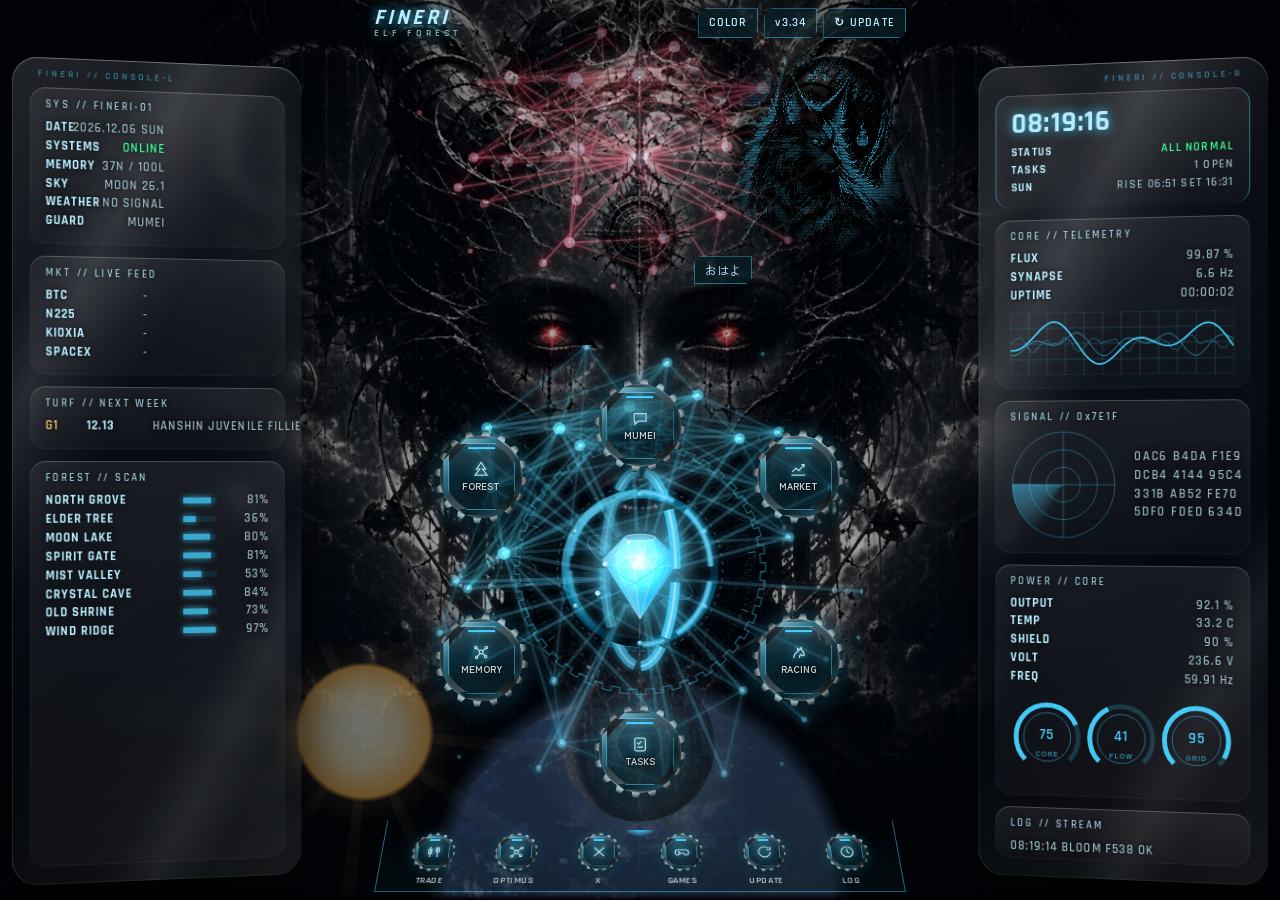
==== commit 86afcf27: "v3.34: 目と鼻筋が見えるように Co-Authored-By: Claude Opus 5.5 <noreply@anthropic.com> Claude-Session: https://c" ====
--- a/index.html
+++ b/index.html
@@ -14,7 +14,7 @@
 <link rel="icon" href="icon-192.png">
 <link rel="preconnect" href="https://fonts.googleapis.com">
 <link rel="stylesheet" href="https://fonts.googleapis.com/css2?family=Orbitron:wght@500;700&family=Rajdhani:wght@500;600;700&family=Zen+Kaku+Gothic+New:wght@400;500;700&display=swap">
-<link rel="stylesheet" href="app.css?v=3.33">
+<link rel="stylesheet" href="app.css?v=3.34">
 </head>
 <body>
 <canvas id="brain" aria-hidden="true"></canvas>
@@ -256,6 +256,6 @@
   </div>
 </section>
 
-<script src="app.js?v=3.33"></script>
+<script src="app.js?v=3.34"></script>
 </body>
 </html>
--- a/app.css
+++ b/app.css
@@ -542,3 +542,23 @@
   .mid { margin-top: calc(30dvh - 34px); margin-bottom: 4px; }
 }
 @media (orientation: landscape) and (max-height: 600px) and (min-width: 640px) { .pc-side .info .clk .dp-h { display: none; } }
+@media (orientation: landscape) and (max-height: 600px) and (min-width: 640px) {
+  .mid { margin-top: calc(44dvh - 34px); }
+  .backdrop .face { --fw: 120dvh; top: calc(var(--fw) * -0.235); }
+}
+/* PC: keep アングロ's eyes and the bridge of her nose clear (rule: not done until they show) */
+@media (min-width: 1100px) and (min-height: 601px) { .sky { height: clamp(150px, 37dvh, 400px); } }
+@media (min-width: 1100px) and (min-height: 601px) and (max-height: 900px) { .sky { height: 36dvh; } }
+
+/* PC: the clock also moves into the right console, so the centre has room for a bigger gem below her face */
+@media (min-width: 1100px) and (min-height: 601px) {
+  .pc-side .info { transform: none; margin: 0; padding: 14px 16px 12px; flex: none; border-radius: 16px; flex-direction: column; align-items: stretch; gap: 6px;
+    background: linear-gradient(180deg, rgba(255,255,255,.07), rgba(255,255,255,.025)); box-shadow: inset 0 1px 0 rgba(255,255,255,.18); }
+  .pc-side .info::before, .pc-side .info::after { display: none; }
+  .pc-side .info .t { font-size: 40px; }
+  .pc-side .info .stat { text-align: left; font-size: 12px; }
+  .pc-side .info .row { justify-content: space-between; }
+  .sky { height: clamp(150px, 34dvh, 380px); }
+}
+@media (min-width: 1100px) and (min-height: 601px) and (max-height: 900px) { .sky { height: 33dvh; } .pc-side .info .t { font-size: 30px; } }
+@media (min-width: 1100px) and (min-height: 601px) { .pc-side .info .clk .dp-h { display: none; } }
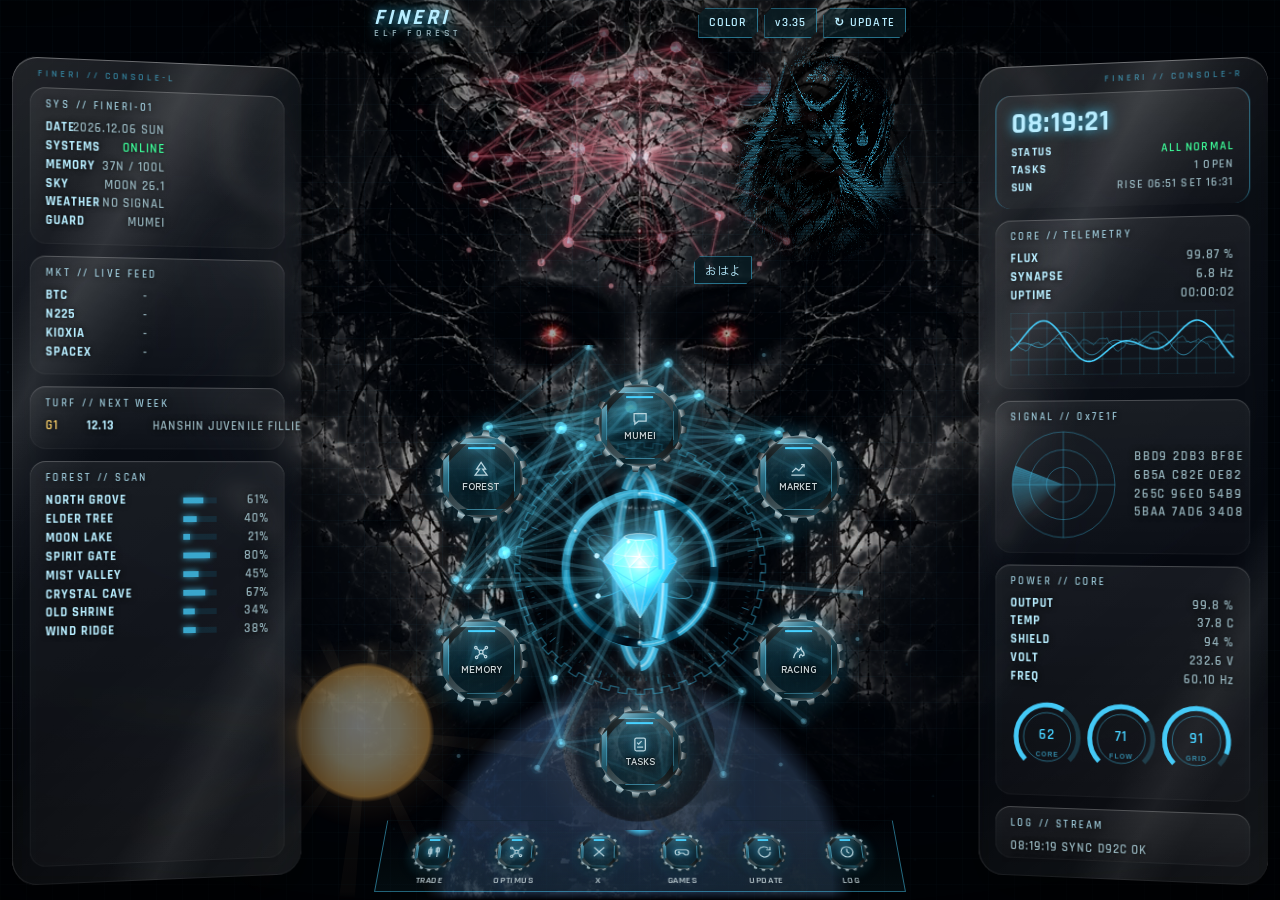
==== commit b576d51f: "v3.35: スマホ横をPCと同じ並びに Co-Authored-By: Claude Opus 5.5 <noreply@anthropic.com> Claude-Session: https:/" ====
--- a/index.html
+++ b/index.html
@@ -14,7 +14,7 @@
 <link rel="icon" href="icon-192.png">
 <link rel="preconnect" href="https://fonts.googleapis.com">
 <link rel="stylesheet" href="https://fonts.googleapis.com/css2?family=Orbitron:wght@500;700&family=Rajdhani:wght@500;600;700&family=Zen+Kaku+Gothic+New:wght@400;500;700&display=swap">
-<link rel="stylesheet" href="app.css?v=3.34">
+<link rel="stylesheet" href="app.css?v=3.35">
 </head>
 <body>
 <canvas id="brain" aria-hidden="true"></canvas>
@@ -256,6 +256,6 @@
   </div>
 </section>
 
-<script src="app.js?v=3.34"></script>
+<script src="app.js?v=3.35"></script>
 </body>
 </html>
--- a/app.css
+++ b/app.css
@@ -562,3 +562,10 @@
 }
 @media (min-width: 1100px) and (min-height: 601px) and (max-height: 900px) { .sky { height: 33dvh; } .pc-side .info .t { font-size: 30px; } }
 @media (min-width: 1100px) and (min-height: 601px) { .pc-side .info .clk .dp-h { display: none; } }
+
+/* phone sideways v3: same arrangement as the PC (clock in the right console, dock in the centre), gem not pushed so far down */
+@media (orientation: landscape) and (max-height: 600px) and (min-width: 640px) {
+  .backdrop .face { --fw: 110dvh; top: calc(var(--fw) * -0.26); }
+  .mid { margin-top: calc(25dvh - 30px); margin-bottom: 0; }
+  .pc-side .dp-race { display: block; }
+}
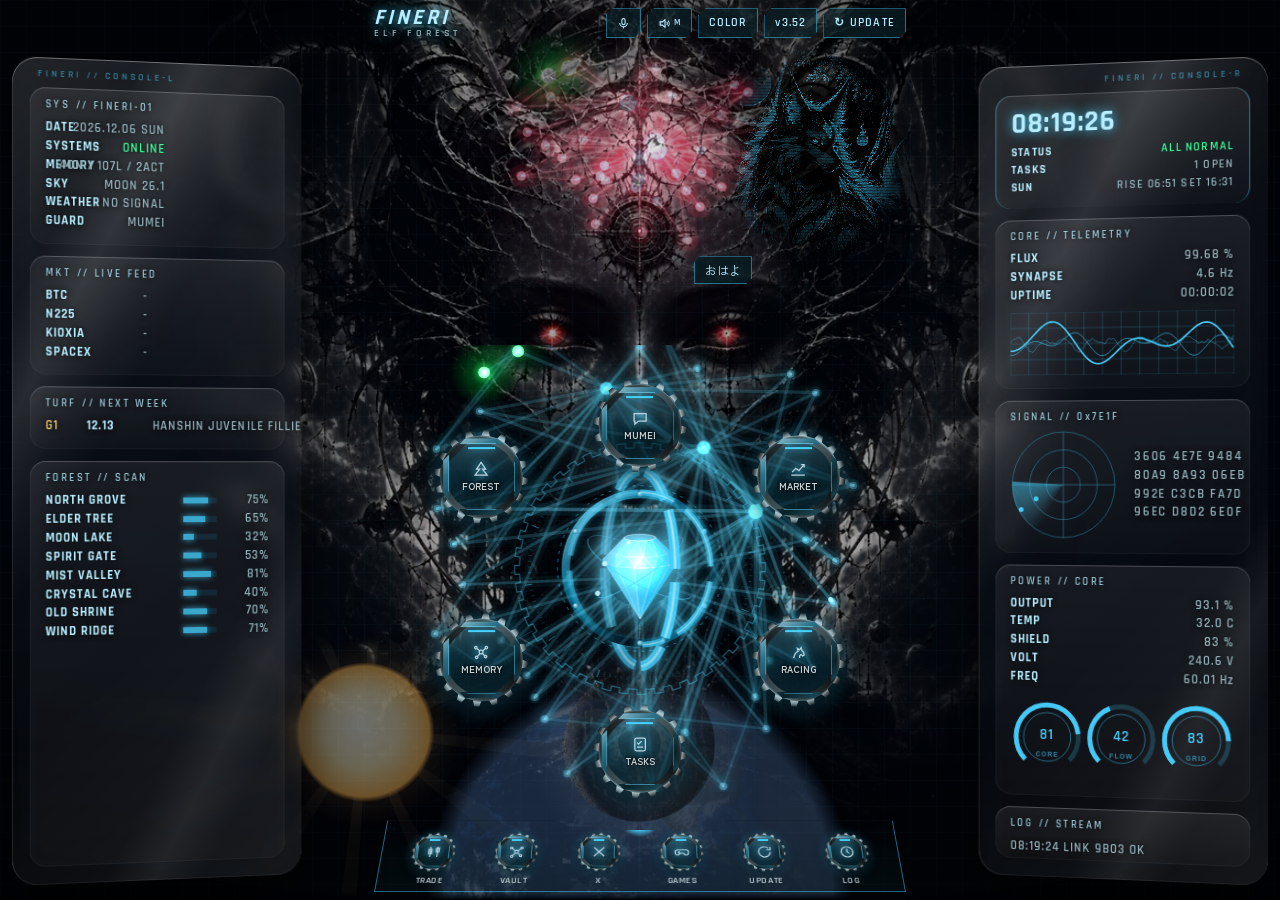
==== commit c1579764: "FINERI パネル（履歴を整理して新しく始め直し） Co-Authored-By: Claude Opus 5.5 <noreply@anthropic.com> Claude-Session: h" ====
--- a/index.html
+++ b/index.html
@@ -14,7 +14,7 @@
 <link rel="icon" href="icon-192.png">
 <link rel="preconnect" href="https://fonts.googleapis.com">
 <link rel="stylesheet" href="https://fonts.googleapis.com/css2?family=Orbitron:wght@500;700&family=Rajdhani:wght@500;600;700&family=Zen+Kaku+Gothic+New:wght@400;500;700&display=swap">
-<link rel="stylesheet" href="app.css?v=3.35">
+<link rel="stylesheet" href="app.css?v=3.52">
 </head>
 <body>
 <canvas id="brain" aria-hidden="true"></canvas>
@@ -54,6 +54,8 @@
   <header class="head">
     <div class="logo">FINERI<small>ELF FOREST</small></div>
     <div class="sysbtns">
+      <button class="chip" type="button" id="micBtn" aria-label="声で操作"><svg viewBox="0 0 24 24" width="13" height="13" fill="none" stroke="currentColor" stroke-width="2"><rect x="9" y="3" width="6" height="11" rx="3"/><path d="M5 11a7 7 0 0 0 14 0M12 18v3"/></svg></button>
+      <button class="chip" type="button" id="voiceBtn" aria-label="読み上げ"><svg viewBox="0 0 24 24" width="13" height="13" fill="none" stroke="currentColor" stroke-width="2"><path d="M4 9v6h4l5 4V5L8 9z"/><path d="M16 9a4 4 0 0 1 0 6M18.5 6.5a8 8 0 0 1 0 11"/></svg></button>
       <button class="chip" type="button" id="toneBtn" aria-expanded="false" aria-label="ベース色">COLOR</button>
       <button class="chip" type="button" data-open="updates" aria-label="更新履歴">v<span id="ver"></span></button>
       <button class="chip" type="button" id="refreshBtn" aria-label="更新">↻ UPDATE</button>
@@ -63,7 +65,7 @@
 
   <section class="sky" aria-label="地球と空">
     <canvas id="sky" aria-hidden="true"></canvas>
-    <div class="dp dp-l dp-sys dp-btn" aria-label="system">
+    <div class="dp dp-l dp-sys dp-btn" data-open="data" role="button" tabindex="0" aria-label="fineri data">
       <div class="dp-h">SYS // FINERI-01</div>
       <div class="row"><b>DATE</b><span id="sDate">-</span></div>
       <div class="row"><b>SYSTEMS</b><span class="ok">ONLINE</span></div>
@@ -72,7 +74,7 @@
       <div class="row"><b>WEATHER</b><span id="sWx">-</span></div>
       <div class="row"><b>GUARD</b><span>MUMEI</span></div>
     </div>
-    <button class="nu" id="nu" type="button" aria-label="ぬーちゃん">
+    <button class="nu" id="nu" type="button" aria-label="fox">
       <span class="holo"><img src="holo-nu.jpg" alt=""></span>
       <span class="real"><img src="nu-honto.jpg" alt=""></span>
     </button>
@@ -114,7 +116,7 @@
   <section class="info dp-flat" aria-label="clock">
     <div class="clk"><div class="dp-h">CLOCK // JST</div><div class="t" id="time">--:--:--</div></div>
     <div class="stat">
-      <div class="row"><b>STATUS</b><span class="ok">ALL NORMAL</span></div>
+      <div class="row"><b>STATUS</b><span class="ok" id="iStat">ALL NORMAL</span></div>
       <div class="row"><b>TASKS</b><span id="iTasks">-</span></div>
       <div class="row"><b>SUN</b><span id="date">-</span></div>
     </div>
@@ -124,11 +126,11 @@
   <nav class="dock" aria-label="ショートカット">
     <span class="hub" aria-hidden="true"></span>
     <button type="button" data-open="trade"><i><svg viewBox="0 0 24 24"><path d="M7 4v16M17 4v16"/><path d="M5 8h4v7H5zM15 6h4v6h-4z"/></svg></i>TRADE</button>
-    <button type="button" data-href="obsidian://open"><i><svg viewBox="0 0 24 24"><circle cx="12" cy="12" r="2.5"/><circle cx="5" cy="6" r="1.6"/><circle cx="19" cy="6" r="1.6"/><circle cx="6" cy="19" r="1.6"/><circle cx="18" cy="18" r="1.6"/><path d="M6.3 7.2l4 3.3M17.7 7.2l-3.9 3.3M7.2 17.8l3.2-3.8M16.8 16.8l-3-2.9"/></svg></i>OPTIMUS</button>
+    <button type="button" data-href="obsidian://open"><i><svg viewBox="0 0 24 24"><circle cx="12" cy="12" r="2.5"/><circle cx="5" cy="6" r="1.6"/><circle cx="19" cy="6" r="1.6"/><circle cx="6" cy="19" r="1.6"/><circle cx="18" cy="18" r="1.6"/><path d="M6.3 7.2l4 3.3M17.7 7.2l-3.9 3.3M7.2 17.8l3.2-3.8M16.8 16.8l-3-2.9"/></svg></i>VAULT</button>
     <button type="button" data-href="https://x.com/home"><i><svg viewBox="0 0 24 24"><path d="M5 5l14 14M19 5L5 19"/></svg></i>X</button>
     <button type="button" data-open="games"><i><svg viewBox="0 0 24 24"><path d="M6 9h12a3 3 0 0 1 3 3v2a3 3 0 0 1-5.2 2L14 14h-4l-1.8 2A3 3 0 0 1 3 14v-2a3 3 0 0 1 3-3z"/><path d="M8 11v3M6.5 12.5h3M16 12h.01M18 13.5h.01"/></svg></i>GAMES</button>
     <button type="button" id="refreshBtn2"><i><svg viewBox="0 0 24 24"><path d="M20 12a8 8 0 1 1-2.3-5.6M20 4v5h-5"/></svg></i>UPDATE</button>
-    <button type="button" data-open="updates"><i><svg viewBox="0 0 24 24"><path d="M12 7v5l3 2"/><circle cx="12" cy="12" r="8"/></svg></i>LOG</button>
+    <button type="button" data-href="obsidian://open?vault=fineri-vault&amp;file=95_Panel%2Flog"><i><svg viewBox="0 0 24 24"><path d="M12 7v5l3 2"/><circle cx="12" cy="12" r="8"/></svg></i>LOG</button>
   </nav>
 </div>
 
@@ -154,12 +156,12 @@
     <div class="mod" data-mod="trade" hidden>
       <div class="grid2">
         <a class="card" id="tvLink" href="https://jp.tradingview.com/chart/" target="_blank" rel="noopener"><span class="go">CHART ↗</span><h3>TradingView</h3><p>チャート（アプリがあればアプリで開く）</p></a>
-        <a class="card" href="shortcuts://run-shortcut?name=PAYPAY"><span class="go">STOCK ↗</span><h3>PayPay証券</h3><p>株・投資信託</p></a>
-        <a class="card" href="shortcuts://run-shortcut?name=BITGET"><span class="go">CRYPTO ↗</span><h3>Bitget</h3><p>暗号資産・先物</p></a>
-        <a class="card" href="shortcuts://run-shortcut?name=BITFLYER"><span class="go">CRYPTO ↗</span><h3>bitFlyer</h3><p>暗号資産の売買</p></a>
-        <a class="card" href="shortcuts://run-shortcut?name=JUROKU"><span class="go">BANK ↗</span><h3>十六銀行</h3><p>入出金・残高（ログインは公式で）</p></a>
-      </div>
-      <p class="hint" style="margin-top:12px">PayPay証券・Bitget・bitFlyer・十六銀行は iPhone の「ショートカット」で作った PAYPAY / BITGET / BITFLYER / JUROKU を呼んでアプリを開くよ。ブラウザで開くなら: <a href="https://www.paypay-sec.co.jp/" target="_blank" rel="noopener">PayPay証券</a>・<a href="https://www.bitget.com/ja/" target="_blank" rel="noopener">Bitget</a>・<a href="https://bitflyer.com/ja-jp/" target="_blank" rel="noopener">bitFlyer</a>・<a href="https://www.juroku.co.jp/" target="_blank" rel="noopener">十六銀行</a></p>
+        <a class="card" href="shortcuts://run-shortcut?name=STOCK"><span class="go">STOCK ↗</span><h3>証券</h3><p>株・投資信託</p></a>
+        <a class="card" href="shortcuts://run-shortcut?name=CRYPTO1"><span class="go">CRYPTO ↗</span><h3>取引所 1</h3><p>暗号資産</p></a>
+        <a class="card" href="shortcuts://run-shortcut?name=CRYPTO2"><span class="go">CRYPTO ↗</span><h3>取引所 2</h3><p>暗号資産</p></a>
+        <a class="card" href="shortcuts://run-shortcut?name=BANK"><span class="go">BANK ↗</span><h3>銀行</h3><p>入出金・残高</p></a>
+      </div>
+      <p class="hint" style="margin-top:12px">iPhone の「ショートカット」の STOCK / CRYPTO1 / CRYPTO2 / BANK を呼んでアプリを開くよ。</p>
       <p class="hint">ログインはそれぞれの公式アプリでね。ここにはパスワードとか何も保存しないよ。</p>
     </div>
 
@@ -184,11 +186,24 @@
     </div>
 
     <div class="mod" data-mod="keiba" hidden>
+      <div class="pick" id="pick" hidden>
+        <div class="pick-h"><span class="pick-tag">TODAY'S PICK</span><span id="pickRace">-</span></div>
+        <div class="pick-type" id="pickType">-</div>
+        <div class="pick-horses" id="pickHorses"></div>
+        <div class="pick-sum" id="pickSum">-</div>
+        <div class="pick-roman" id="pickRoman" hidden></div>
+        <div class="pick-btns">
+          <a class="pick-buy" href="https://www.ipat.jra.go.jp/sp/" target="_blank" rel="noopener">即PATを開く ↗</a>
+          <button type="button" class="ghost" id="pickCopy">買い目をコピー</button>
+        </div>
+        <p class="hint">購入は即PATで自分で。パネルからお金は動かさないよ。</p>
+      </div>
       <div class="grid2">
         <a class="card" href="https://www.jra.go.jp/" target="_blank" rel="noopener"><span class="go">OPEN ↗</span><h3>JRA 公式</h3><p>今週のレース・出馬表・結果</p></a>
         <a class="card" href="https://www.netkeiba.com/" target="_blank" rel="noopener"><span class="go">OPEN ↗</span><h3>netkeiba</h3><p>オッズ・ニュース・データ</p></a>
-        <a class="card" href="https://www.ipat.jra.go.jp/" target="_blank" rel="noopener"><span class="go">OPEN ↗</span><h3>即PAT</h3><p>馬券の購入（ログインは公式で）</p></a>
+        <a class="card" href="https://www.ipat.jra.go.jp/sp/" target="_blank" rel="noopener"><span class="go">OPEN ↗</span><h3>即PAT</h3><p>馬券の購入（ログインは公式で）</p></a>
         <a class="card" href="https://www.keiba.go.jp/" target="_blank" rel="noopener"><span class="go">OPEN ↗</span><h3>地方競馬</h3><p>NAR 公式</p></a>
+        <a class="card" href="obsidian://open?vault=fineri-vault&amp;file=95_Panel%2Fd1"><span class="go">RECORD ↗</span><h3>通算成績</h3><p>メモで見る</p></a>
       </div>
       <h3 class="label section-t">無名に聞く</h3>
       <div class="asks">
@@ -211,7 +226,7 @@
     <div class="mod" data-mod="memory" hidden>
       <div class="grid2">
         
-        <a class="card" href="obsidian://open"><span class="go">OPEN ↗</span><h3>オプティマスを開く</h3><p>Obsidian アプリ</p></a>
+        <a class="card" href="obsidian://open"><span class="go">OPEN ↗</span><h3>メモ帳を開く</h3><p>Obsidian アプリ</p></a>
         <a class="card" href="https://github.com/yosizoueri-blip/fineri-vault" target="_blank" rel="noopener"><span class="go">OPEN ↗</span><h3>記憶庫の中身</h3><p>GitHub</p></a>
         <a class="card" href="https://github.com/yosizoueri-blip/fineri-vault/commits/main" target="_blank" rel="noopener"><span class="go">OPEN ↗</span><h3>更新の記録</h3><p>いつ何が保存されたか</p></a>
       </div>
@@ -222,6 +237,8 @@
         <button type="button" id="refreshBtn3">↻ 最新にする</button>
         <span class="hint">今のバージョン: v<span id="ver2"></span></span>
       </div>
+      <h3 class="label section-t">声の切り替え</h3>
+      <div class="row voice-pick" style="margin-bottom:16px"><button class="ghost" type="button" data-voice="mumei">無名</button><button class="ghost" type="button" data-voice="low">低い声</button></div>
       <h3 class="label section-t">水晶のテスト</h3>
       <div class="row" style="margin-bottom:16px">
         <button class="ghost" type="button" data-test="up">緑</button>
@@ -230,7 +247,45 @@
         <button class="ghost" type="button" data-test="report">黒（報告）</button>
         <button class="ghost" type="button" data-test="">戻す</button>
       </div>
-      <ul class="log-list" id="changelog"></ul>
+      <h3 class="label section-t">更新履歴</h3>
+      <div class="grid2"><a class="card" href="obsidian://open?vault=fineri-vault&amp;file=95_Panel%2Flog"><span class="go">LOG ↗</span><h3>更新履歴を見る</h3><p>メモ帳で開く</p></a></div>
+    </div>
+
+    <div class="mod" data-mod="data" hidden>
+      <div class="notes" id="notes" hidden><h3 class="label section-t" style="margin-top:0">通知一覧</h3><div id="noteList"></div></div>
+      <p class="hint" style="margin-bottom:14px">押すとメモ帳が開くよ。中身はメモ帳の中だけ。</p>
+      <div class="grid2">
+        <a class="card" href="obsidian://open?vault=fineri-vault&amp;file=95_Panel%2Fd1"><span class="go">KEIBA ↗</span><h3>競馬</h3></a>
+        <a class="card" href="obsidian://open?vault=fineri-vault&amp;file=95_Panel%2Fd2"><span class="go">ASSET ↗</span><h3>資産</h3></a>
+        <a class="card" href="obsidian://open?vault=fineri-vault&amp;file=95_Panel%2Fd3"><span class="go">REPORT ↗</span><h3>相場の報告</h3></a>
+        <a class="card" href="obsidian://open?vault=fineri-vault&amp;file=95_Panel%2Fd4"><span class="go">HISTORY ↗</span><h3>投資</h3></a>
+        <a class="card" href="obsidian://open?vault=fineri-vault&amp;file=95_Panel%2Fd5"><span class="go">PLAY ↗</span><h3>トレード</h3></a>
+        <a class="card" href="obsidian://open?vault=fineri-vault&amp;file=95_Panel%2Fd6"><span class="go">STOCK ↗</span><h3>証券</h3></a>
+        <a class="card" href="obsidian://open?vault=fineri-vault&amp;file=95_Panel%2Fd7"><span class="go">TAX ↗</span><h3>税金</h3></a>
+        <a class="card" href="obsidian://open?vault=fineri-vault&amp;file=95_Panel%2Fd8"><span class="go">BOOK ↗</span><h3>出納帳</h3></a>
+      </div>
+    </div>
+    </div>
+
+    <div class="mod" data-mod="help" hidden>
+      <p class="hint" style="margin-bottom:14px">見つけたね。ここはシークレットの取扱説明書。忘れたら地球を押して。</p>
+        <div class="mrow"><b>地球</b><span>この「使い方」が開く（シークレット）</span></div>
+        <div class="mrow"><b>緑に光る点</b><span>いま作業中のところ</span></div>
+        <div class="mrow"><b>顔のおでこ</b><span>省エネモード。動きが止まってシナプスが青になる。もう一回で元通り</span></div>
+        <div class="mrow"><b>真ん中の宝石が黒い</b><span>相場の定期報告が来た合図。押すと報告のメモが開く</span></div>
+        <div class="mrow"><b>左上の SYS パネル</b><span>通知一覧とデータの入口</span></div>
+        <div class="mrow"><b>SYS が金色・STATUS が NOTICE</b><span>通知の日が14日以内に近づいた合図</span></div>
+        <div class="mrow"><b>MKT パネル</b><span>相場の画面</span></div>
+        <div class="mrow"><b>TURF パネル</b><span>競馬の画面</span></div>
+        <div class="mrow"><b>左上の狐</b><span>押すと少しのあいだ本当の姿になる</span></div>
+        <div class="mrow"><b>右上のマイク</b><span>声で操作（「相場」「競馬」「データ」「使い方」など）</span></div>
+        <div class="mrow"><b>右上のスピーカー</b><span>読み上げ。押すたびに 無名(M) ⇔ 低い声(L)</span></div>
+        <div class="mrow"><b>COLOR</b><span>パネルの色を変える</span></div>
+        <div class="mrow"><b>UPDATE</b><span>最新版に更新。新しい機能が出たら最初にこれ</span></div>
+        <div class="mrow"><b>LOG</b><span>更新履歴のメモが直接開く</span></div>
+        <div class="mrow"><b>v3.xx</b><span>最新にする・声の切り替え・水晶のテスト</span></div>
+        <div class="mrow"><b>TRADE</b><span>TradingView・証券・取引所・銀行アプリを開く</span></div>
+        <div class="mrow"><b>VAULT</b><span>メモ帳（Obsidian）を開く</span></div>
     </div>
 
     <div class="mod" data-mod="games" hidden>
@@ -256,6 +311,6 @@
   </div>
 </section>
 
-<script src="app.js?v=3.35"></script>
+<script src="app.js?v=3.52"></script>
 </body>
 </html>
--- a/app.css
+++ b/app.css
@@ -383,7 +383,7 @@
   .pc-side .dp .row b { min-width: 88px; }
   .pc-l .pc-only:not(.pc-grow) { display: none; }
 }
-/* PC: drop the core and earth lower and lift the face a little so アングロ's eyes stay clear */
+/* PC: drop the core and earth lower and lift the face a little so the face's eyes stay clear */
 @media (min-width: 1100px) and (min-height: 601px), (orientation: landscape) and (max-height: 600px) and (min-width: 640px) {
   .sky { height: clamp(150px, 31dvh, 340px); }
   .backdrop .face { top: calc(var(--fw) * -0.135); }
@@ -546,7 +546,7 @@
   .mid { margin-top: calc(44dvh - 34px); }
   .backdrop .face { --fw: 120dvh; top: calc(var(--fw) * -0.235); }
 }
-/* PC: keep アングロ's eyes and the bridge of her nose clear (rule: not done until they show) */
+/* PC: keep the face's eyes and the bridge of her nose clear (rule: not done until they show) */
 @media (min-width: 1100px) and (min-height: 601px) { .sky { height: clamp(150px, 37dvh, 400px); } }
 @media (min-width: 1100px) and (min-height: 601px) and (max-height: 900px) { .sky { height: 36dvh; } }
 
@@ -569,3 +569,48 @@
   .mid { margin-top: calc(25dvh - 30px); margin-bottom: 0; }
   .pc-side .dp-race { display: block; }
 }
+
+#voiceBtn { display: inline-grid; place-items: center; }
+#voiceBtn.on { color: var(--c2); box-shadow: 0 0 12px var(--c); }
+#micBtn { display: inline-grid; place-items: center; }
+#micBtn.on { color: #ff6b7a; box-shadow: 0 0 12px #ff3b55; animation: micp 1s ease-in-out infinite; }
+@keyframes micp { 50% { box-shadow: 0 0 4px #ff3b55; } }
+#voiceBtn::after { content: attr(data-who); font-size: 9px; margin-left: 2px; }
+#voiceBtn { grid-auto-flow: column; gap: 1px; }
+.voice-pick .sel { color: var(--c2); box-shadow: inset 0 0 0 1px var(--c); }
+@media (max-width: 520px) { .sysbtns { gap: 4px; } .chip { padding-inline: 7px !important; letter-spacing: .04em; font-size: 11px; } .logo, .chip { white-space: nowrap; } }
+#brain { mix-blend-mode: screen; }
+
+/* today's pick card (keiba) */
+.pick { margin-bottom: 16px; padding: 14px 14px 10px; border-radius: 14px; background: linear-gradient(160deg, hsl(var(--h) 70% 30% / .28), rgba(0,8,18,.55)); box-shadow: inset 0 1px 0 rgba(255,255,255,.16), inset 0 0 0 1px hsl(var(--h) 90% 60% / .25); }
+.pick-h { display: flex; gap: 10px; align-items: baseline; font-weight: 700; font-size: 18px; color: var(--c2); }
+.pick-tag { font: 600 10px var(--font-tech); letter-spacing: .22em; color: var(--c); }
+.pick-type { margin-top: 4px; font-size: 13px; color: var(--mut); }
+.pick-horses { display: flex; flex-wrap: wrap; gap: 8px; margin: 10px 0 8px; }
+.pick-horses span { min-width: 38px; height: 38px; display: grid; place-items: center; font: 700 18px var(--font-tech); color: #fff; border-radius: 8px; background: hsl(var(--h) 70% 35% / .55); box-shadow: inset 0 0 0 1px hsl(var(--h) 90% 70% / .5), 0 0 10px hsl(var(--h) 90% 60% / .25); }
+.pick-sum { font: 600 14px var(--font-tech); letter-spacing: .04em; color: var(--c2); }
+.pick-roman { margin-top: 4px; font-size: 13px; color: #ffd36a; }
+.pick-btns { display: flex; gap: 8px; flex-wrap: wrap; margin-top: 12px; }
+.pick-buy { display: inline-flex; align-items: center; padding: 9px 16px; border-radius: 10px; font-weight: 700; color: #04121c; background: linear-gradient(180deg, hsl(var(--h) 90% 70%), hsl(var(--h) 80% 50%)); text-decoration: none; box-shadow: 0 0 14px hsl(var(--h) 90% 60% / .45); }
+
+/* eco mode: freeze every CSS animation too */
+body.eco *, body.eco *::before, body.eco *::after { animation-play-state: paused !important; }
+
+/* v3.45 notices */
+.note { display: flex; gap: 14px; align-items: center; margin-bottom: 10px; padding: 12px 14px; border-radius: 14px; background: linear-gradient(160deg, hsl(var(--h) 70% 30% / .24), rgba(0,8,18,.55)); box-shadow: inset 0 1px 0 rgba(255,255,255,.14), inset 0 0 0 1px hsl(var(--h) 90% 60% / .22); }
+.note-d { flex: none; display: grid; justify-items: center; min-width: 58px; }
+.note-d b { font: 700 20px var(--font-tech); color: var(--c2); letter-spacing: .04em; }
+.note-d span { font-size: 11px; color: var(--mut); }
+.note-t h3 { margin: 0; font-size: 16px; color: #fff; } .note-t p { margin: 3px 0 0; font-size: 12.5px; color: var(--mut); }
+.note.near { box-shadow: inset 0 1px 0 rgba(255,255,255,.14), inset 0 0 0 1px #ffc14d99, 0 0 14px #ffb02e55; }
+.note.near .note-d b, .note.near .note-d span { color: #ffd36a; }
+.notes { margin-bottom: 18px; }
+#iStat.warn { color: #ffd36a; text-shadow: 0 0 8px #ffb02e; animation: noteBlink 1.6s ease-in-out infinite; }
+.dp-sys.notice { box-shadow: inset 0 0 0 1px #ffc14daa, 0 0 16px #ffb02e66 !important; }
+.dp-sys.notice .dp-h::after { content: ' ● NOTICE'; color: #ffd36a; }
+@keyframes noteBlink { 50% { opacity: .45; } }
+.note { text-decoration: none; color: inherit; }
+.note-t em { display: block; margin-top: 6px; font: 600 10.5px var(--font-tech); font-style: normal; letter-spacing: .12em; color: var(--c); }
+.note.near .note-t em { color: #ffd36a; }
+.note-pj { display: block; margin: -4px 0 12px auto; width: max-content; padding: 6px 12px; border-radius: 10px; font: 600 11px var(--font-tech); letter-spacing: .1em; color: var(--c2); text-decoration: none; box-shadow: inset 0 0 0 1px hsl(var(--h) 90% 60% / .35); }
+.mod[data-mod="help"] .mrow { grid-template-columns: 36% 1fr; gap: 12px; } .mod[data-mod="help"] .mrow b { font-size: 13px; letter-spacing: .04em; color: var(--c2); } .mod[data-mod="help"] .mrow span { font-size: 13.5px; color: #dfefff; line-height: 1.5; }
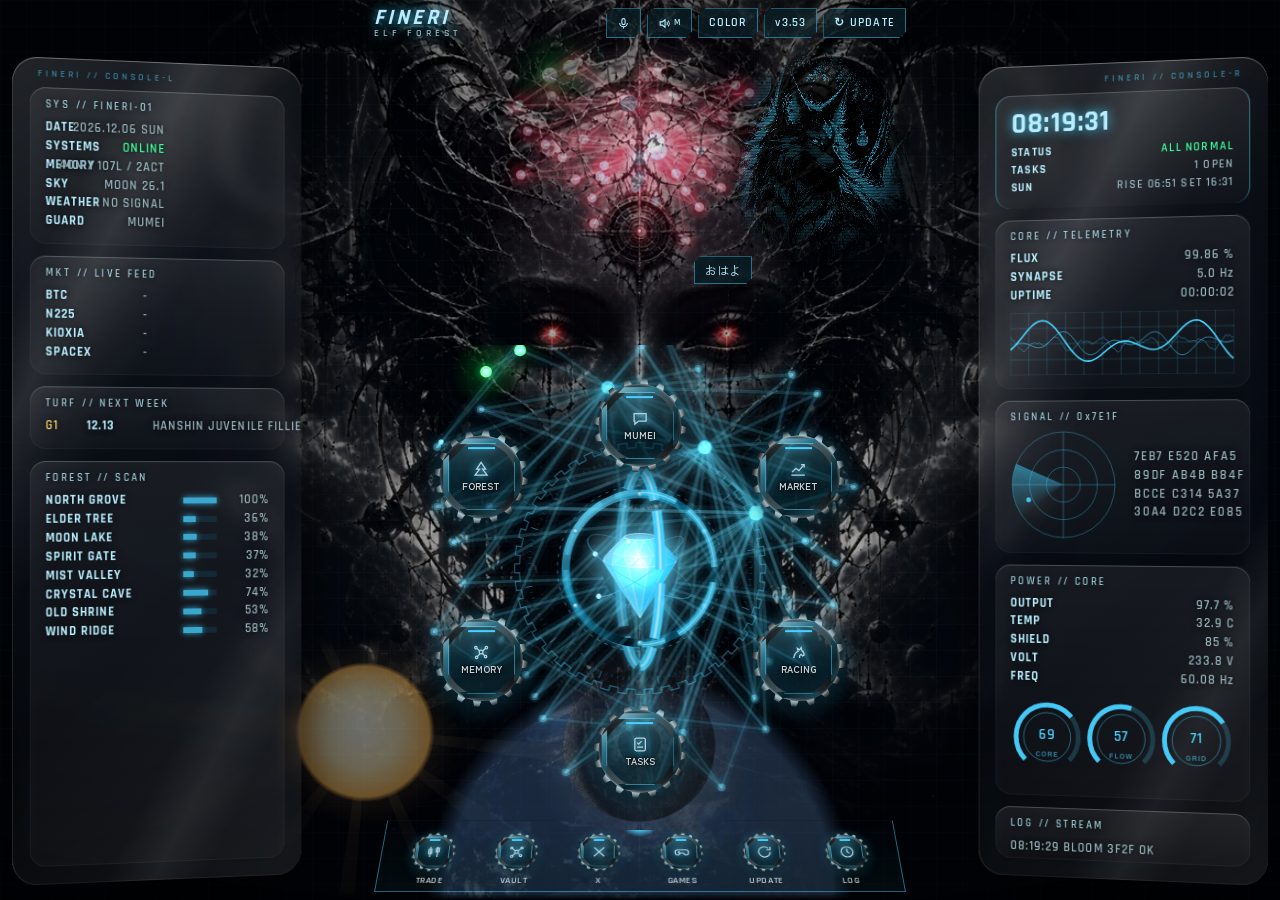
==== commit dda1f8db: "v3.53: fineriデータに WORKS（成果物一覧） Co-Authored-By: Claude Opus 5.5 <noreply@anthropic.com> Claude-Sessio" ====
--- a/index.html
+++ b/index.html
@@ -14,7 +14,7 @@
 <link rel="icon" href="icon-192.png">
 <link rel="preconnect" href="https://fonts.googleapis.com">
 <link rel="stylesheet" href="https://fonts.googleapis.com/css2?family=Orbitron:wght@500;700&family=Rajdhani:wght@500;600;700&family=Zen+Kaku+Gothic+New:wght@400;500;700&display=swap">
-<link rel="stylesheet" href="app.css?v=3.52">
+<link rel="stylesheet" href="app.css?v=3.53">
 </head>
 <body>
 <canvas id="brain" aria-hidden="true"></canvas>
@@ -203,6 +203,7 @@
         <a class="card" href="https://www.netkeiba.com/" target="_blank" rel="noopener"><span class="go">OPEN ↗</span><h3>netkeiba</h3><p>オッズ・ニュース・データ</p></a>
         <a class="card" href="https://www.ipat.jra.go.jp/sp/" target="_blank" rel="noopener"><span class="go">OPEN ↗</span><h3>即PAT</h3><p>馬券の購入（ログインは公式で）</p></a>
         <a class="card" href="https://www.keiba.go.jp/" target="_blank" rel="noopener"><span class="go">OPEN ↗</span><h3>地方競馬</h3><p>NAR 公式</p></a>
+        <a class="card" href="obsidian://open?vault=fineri-vault&amp;file=95_Panel%2Fworks"><span class="go">WORKS ↗</span><h3>成果物</h3></a>
         <a class="card" href="obsidian://open?vault=fineri-vault&amp;file=95_Panel%2Fd1"><span class="go">RECORD ↗</span><h3>通算成績</h3><p>メモで見る</p></a>
       </div>
       <h3 class="label section-t">無名に聞く</h3>
@@ -311,6 +312,6 @@
   </div>
 </section>
 
-<script src="app.js?v=3.52"></script>
+<script src="app.js?v=3.53"></script>
 </body>
 </html>
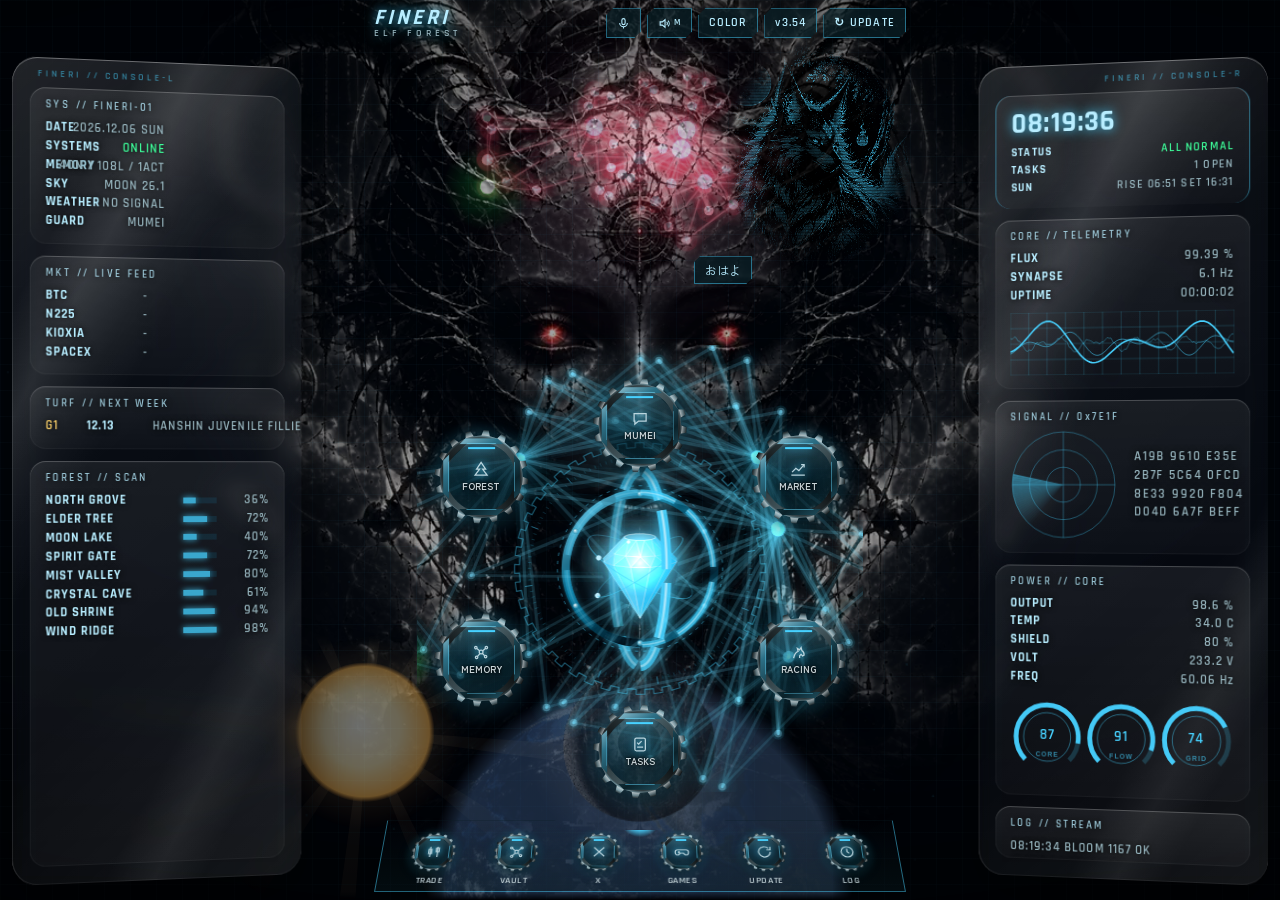
==== commit bb354030: "panel v3.54: 成果物の本棚へのカードを試験で追加 Co-Authored-By: Claude Opus 5.5 <noreply@anthropic.com> Claude-Sessio" ====
--- a/index.html
+++ b/index.html
@@ -14,7 +14,7 @@
 <link rel="icon" href="icon-192.png">
 <link rel="preconnect" href="https://fonts.googleapis.com">
 <link rel="stylesheet" href="https://fonts.googleapis.com/css2?family=Orbitron:wght@500;700&family=Rajdhani:wght@500;600;700&family=Zen+Kaku+Gothic+New:wght@400;500;700&display=swap">
-<link rel="stylesheet" href="app.css?v=3.53">
+<link rel="stylesheet" href="app.css?v=3.54">
 </head>
 <body>
 <canvas id="brain" aria-hidden="true"></canvas>
@@ -204,6 +204,7 @@
         <a class="card" href="https://www.ipat.jra.go.jp/sp/" target="_blank" rel="noopener"><span class="go">OPEN ↗</span><h3>即PAT</h3><p>馬券の購入（ログインは公式で）</p></a>
         <a class="card" href="https://www.keiba.go.jp/" target="_blank" rel="noopener"><span class="go">OPEN ↗</span><h3>地方競馬</h3><p>NAR 公式</p></a>
         <a class="card" href="obsidian://open?vault=fineri-vault&amp;file=95_Panel%2Fworks"><span class="go">WORKS ↗</span><h3>成果物</h3></a>
+        <a class="card" href="https://claude.ai/artifact/22pniu2SQHD1qxZVSzxKwy" target="_blank" rel="noopener"><span class="go">SHELF ↗</span><h3>本棚</h3><p>成果物をそのまま開く（試験）</p></a>
         <a class="card" href="obsidian://open?vault=fineri-vault&amp;file=95_Panel%2Fd1"><span class="go">RECORD ↗</span><h3>通算成績</h3><p>メモで見る</p></a>
       </div>
       <h3 class="label section-t">無名に聞く</h3>
@@ -312,6 +313,6 @@
   </div>
 </section>
 
-<script src="app.js?v=3.53"></script>
+<script src="app.js?v=3.54"></script>
 </body>
 </html>
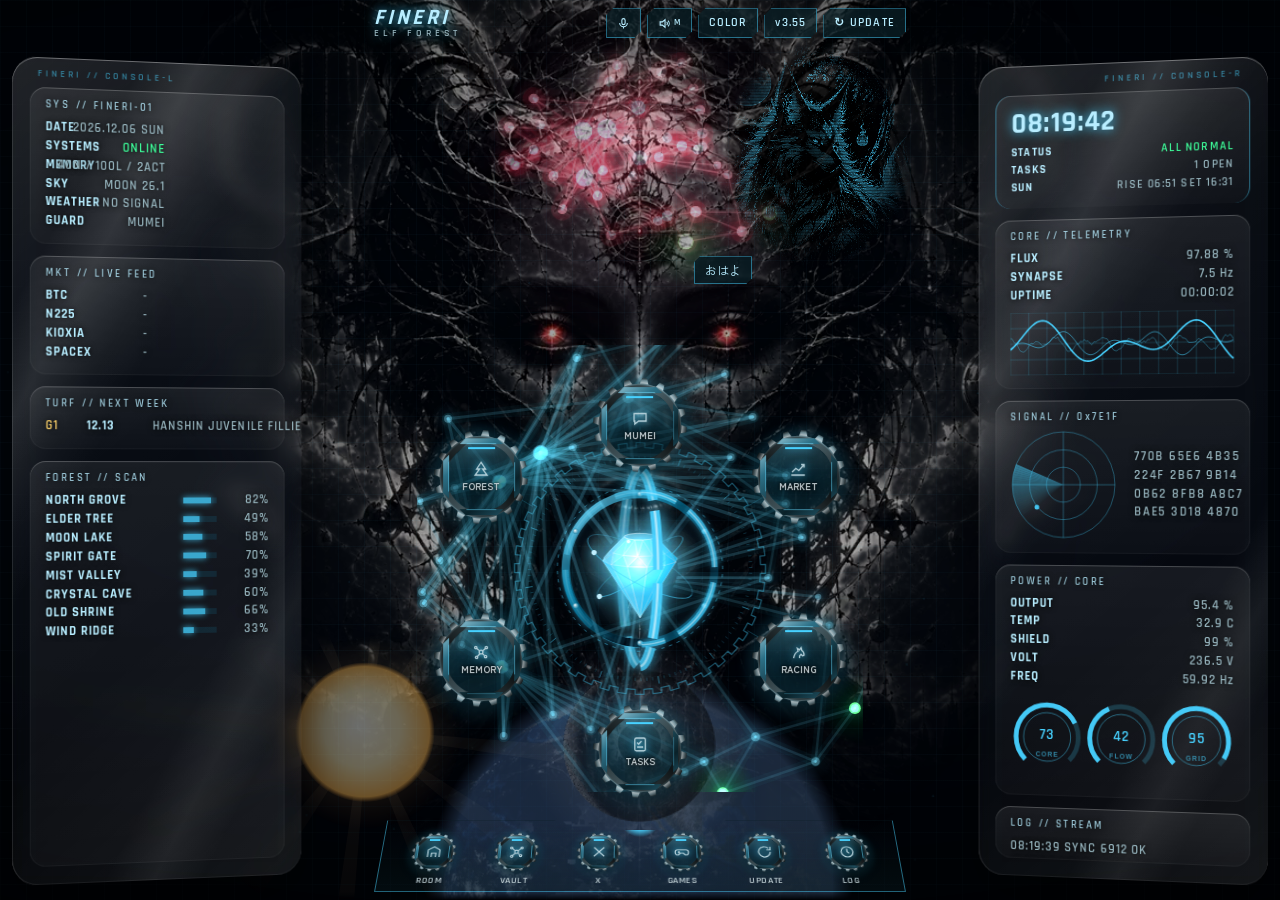
==== commit 1875b4d1: "panel v3.55: 下のTRADEをROOM（fineri部屋）に、トレードは相場の中へ Co-Authored-By: Claude Opus 5.5 <noreply@anthropic.c" ====
--- a/index.html
+++ b/index.html
@@ -14,7 +14,7 @@
 <link rel="icon" href="icon-192.png">
 <link rel="preconnect" href="https://fonts.googleapis.com">
 <link rel="stylesheet" href="https://fonts.googleapis.com/css2?family=Orbitron:wght@500;700&family=Rajdhani:wght@500;600;700&family=Zen+Kaku+Gothic+New:wght@400;500;700&display=swap">
-<link rel="stylesheet" href="app.css?v=3.54">
+<link rel="stylesheet" href="app.css?v=3.55">
 </head>
 <body>
 <canvas id="brain" aria-hidden="true"></canvas>
@@ -125,7 +125,7 @@
 
   <nav class="dock" aria-label="ショートカット">
     <span class="hub" aria-hidden="true"></span>
-    <button type="button" data-open="trade"><i><svg viewBox="0 0 24 24"><path d="M7 4v16M17 4v16"/><path d="M5 8h4v7H5zM15 6h4v6h-4z"/></svg></i>TRADE</button>
+    <button type="button" data-href="https://claude.ai/artifact/22pniu2SQHD1qxZVSzxKwy"><i><svg viewBox="0 0 24 24"><path d="M4 20V9l8-5 8 5v11"/><path d="M9 20v-6h6v6"/></svg></i>ROOM</button>
     <button type="button" data-href="obsidian://open"><i><svg viewBox="0 0 24 24"><circle cx="12" cy="12" r="2.5"/><circle cx="5" cy="6" r="1.6"/><circle cx="19" cy="6" r="1.6"/><circle cx="6" cy="19" r="1.6"/><circle cx="18" cy="18" r="1.6"/><path d="M6.3 7.2l4 3.3M17.7 7.2l-3.9 3.3M7.2 17.8l3.2-3.8M16.8 16.8l-3-2.9"/></svg></i>VAULT</button>
     <button type="button" data-href="https://x.com/home"><i><svg viewBox="0 0 24 24"><path d="M5 5l14 14M19 5L5 19"/></svg></i>X</button>
     <button type="button" data-open="games"><i><svg viewBox="0 0 24 24"><path d="M6 9h12a3 3 0 0 1 3 3v2a3 3 0 0 1-5.2 2L14 14h-4l-1.8 2A3 3 0 0 1 3 14v-2a3 3 0 0 1 3-3z"/><path d="M8 11v3M6.5 12.5h3M16 12h.01M18 13.5h.01"/></svg></i>GAMES</button>
@@ -153,7 +153,8 @@
       </div>
     </div>
 
-    <div class="mod" data-mod="trade" hidden>
+    <div class="mod" data-mod="market" hidden>
+      <h3 class="label section-t" style="margin-top:0">トレード（アプリを開く）</h3>
       <div class="grid2">
         <a class="card" id="tvLink" href="https://jp.tradingview.com/chart/" target="_blank" rel="noopener"><span class="go">CHART ↗</span><h3>TradingView</h3><p>チャート（アプリがあればアプリで開く）</p></a>
         <a class="card" href="shortcuts://run-shortcut?name=STOCK"><span class="go">STOCK ↗</span><h3>証券</h3><p>株・投資信託</p></a>
@@ -163,9 +164,7 @@
       </div>
       <p class="hint" style="margin-top:12px">iPhone の「ショートカット」の STOCK / CRYPTO1 / CRYPTO2 / BANK を呼んでアプリを開くよ。</p>
       <p class="hint">ログインはそれぞれの公式アプリでね。ここにはパスワードとか何も保存しないよ。</p>
-    </div>
-
-    <div class="mod" data-mod="market" hidden>
+      <h3 class="label section-t">相場</h3>
       <div class="mrow"><b>BTC</b><span class="v" id="mBtc">--</span><span id="mBtcC">--</span></div>
       <div class="mrow"><b>日経平均</b><span class="v" id="mNk">--</span><span id="mNkC">--</span></div>
       <p class="hint" id="mNote" style="margin-bottom:14px">変化は1時間前との比較。±5%を超えると中央の水晶が光るよ（上がる=緑、下がる=赤）。</p>
@@ -286,7 +285,7 @@
         <div class="mrow"><b>UPDATE</b><span>最新版に更新。新しい機能が出たら最初にこれ</span></div>
         <div class="mrow"><b>LOG</b><span>更新履歴のメモが直接開く</span></div>
         <div class="mrow"><b>v3.xx</b><span>最新にする・声の切り替え・水晶のテスト</span></div>
-        <div class="mrow"><b>TRADE</b><span>TradingView・証券・取引所・銀行アプリを開く</span></div>
+        <div class="mrow"><b>ROOM</b><span>fineri部屋（本棚・星空・スレッドへ）。自分だけが開ける</span></div>
         <div class="mrow"><b>VAULT</b><span>メモ帳（Obsidian）を開く</span></div>
     </div>
 
@@ -313,6 +312,6 @@
   </div>
 </section>
 
-<script src="app.js?v=3.54"></script>
+<script src="app.js?v=3.55"></script>
 </body>
 </html>
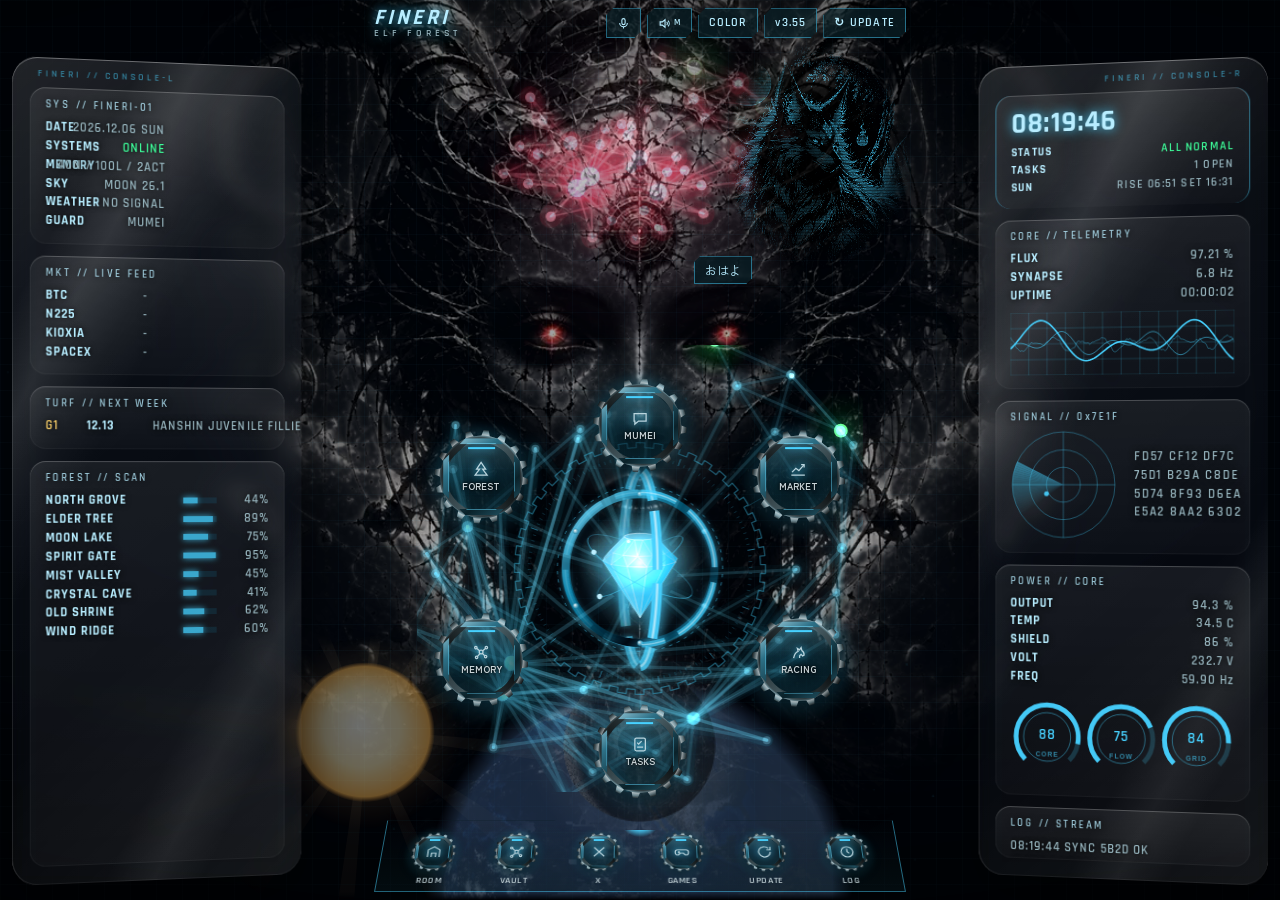
==== commit 622b16bb: "v3.56: TASKSに定期報告ボタン（fineri部屋の定期報告へ） Co-Authored-By: Claude Opus 5.5 <noreply@anthropic.com> Claude-" ====
--- a/index.html
+++ b/index.html
@@ -14,7 +14,7 @@
 <link rel="icon" href="icon-192.png">
 <link rel="preconnect" href="https://fonts.googleapis.com">
 <link rel="stylesheet" href="https://fonts.googleapis.com/css2?family=Orbitron:wght@500;700&family=Rajdhani:wght@500;600;700&family=Zen+Kaku+Gothic+New:wght@400;500;700&display=swap">
-<link rel="stylesheet" href="app.css?v=3.55">
+<link rel="stylesheet" href="app.css?v=3.56">
 </head>
 <body>
 <canvas id="brain" aria-hidden="true"></canvas>
@@ -217,6 +217,9 @@
     </div>
 
     <div class="mod" data-mod="tasks" hidden>
+      <div class="grid2">
+        <a class="card" href="https://claude.ai/artifact/22pniu2SQHD1qxZVSzxKwy#teiki" target="_blank" rel="noopener"><span class="go">OPEN ↗</span><h3>定期報告</h3><p>定期タスクの報告を見る</p></a>
+      </div>
       <ul class="tasks" id="tasks"></ul>
       <form class="addrow" id="addTask">
         <input id="newTask" type="text" placeholder="やることを追加">
@@ -312,6 +315,6 @@
   </div>
 </section>
 
-<script src="app.js?v=3.55"></script>
+<script src="app.js?v=3.56"></script>
 </body>
 </html>
